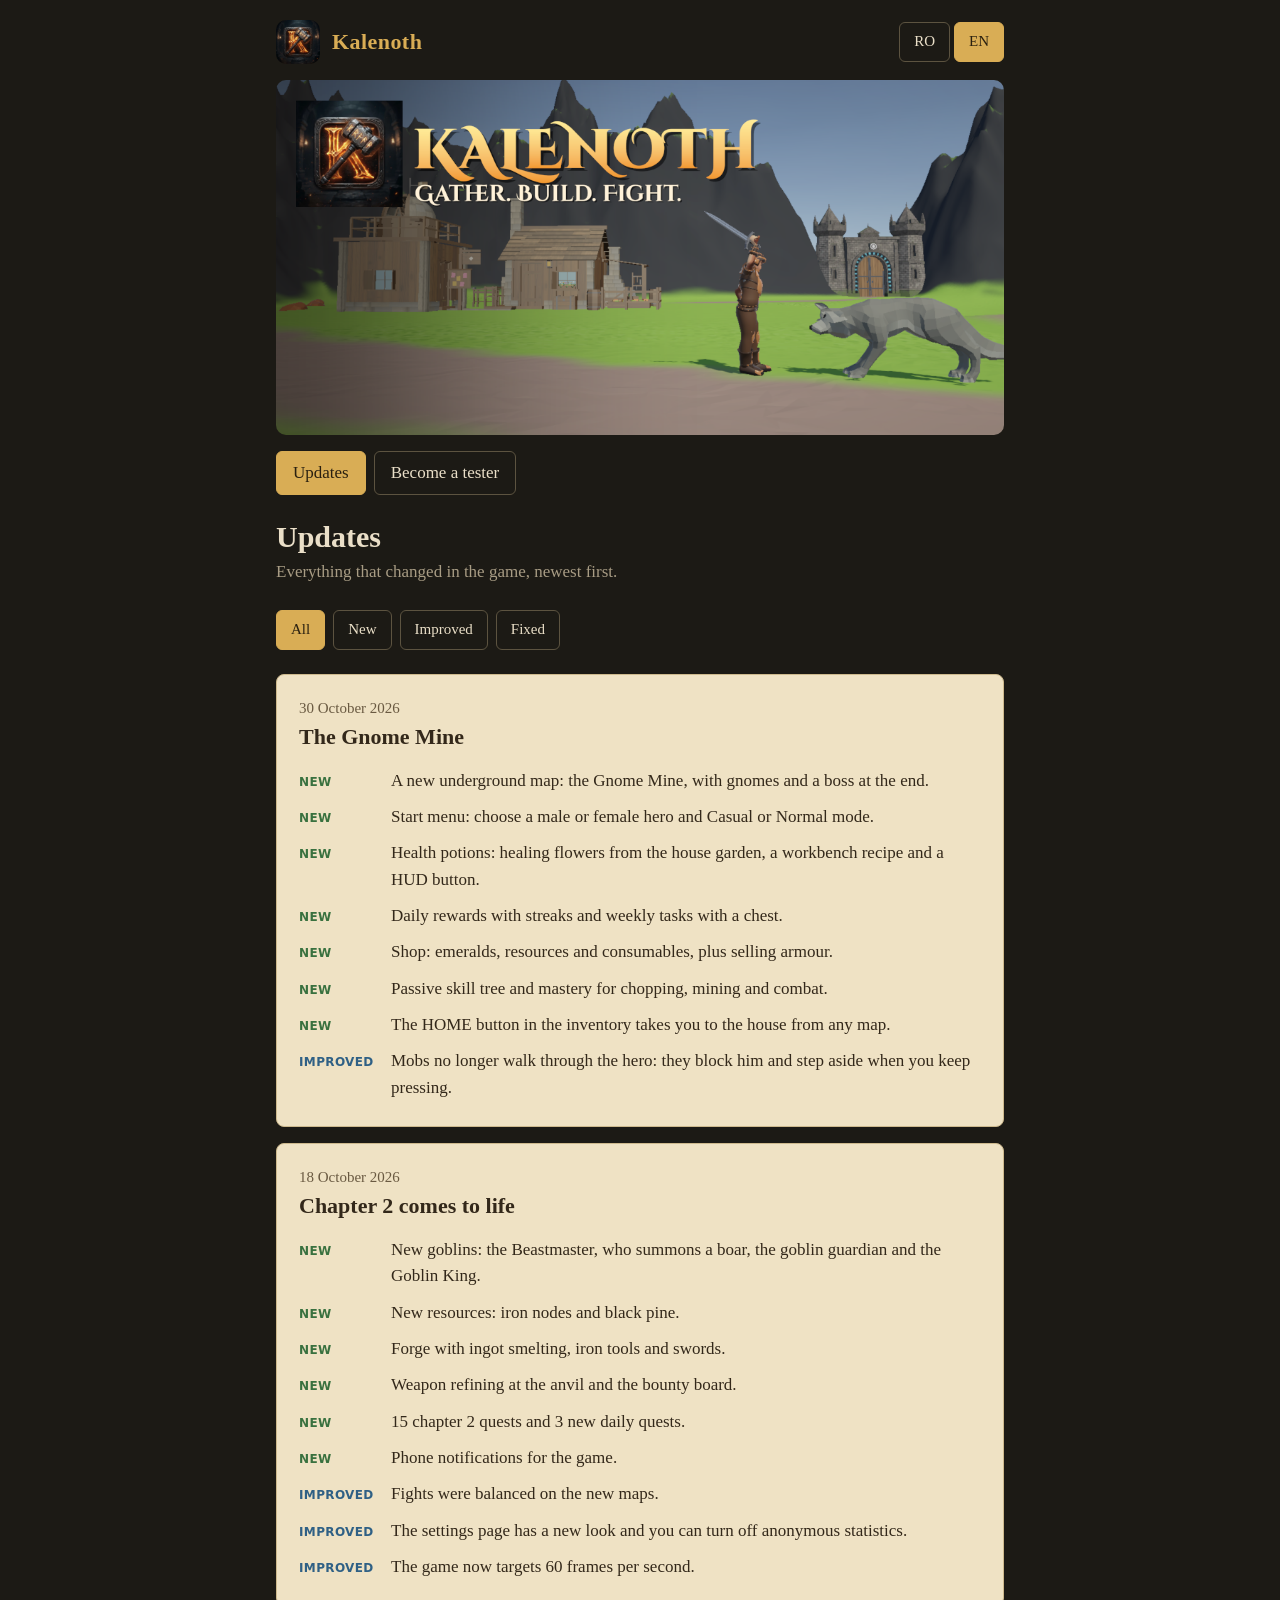
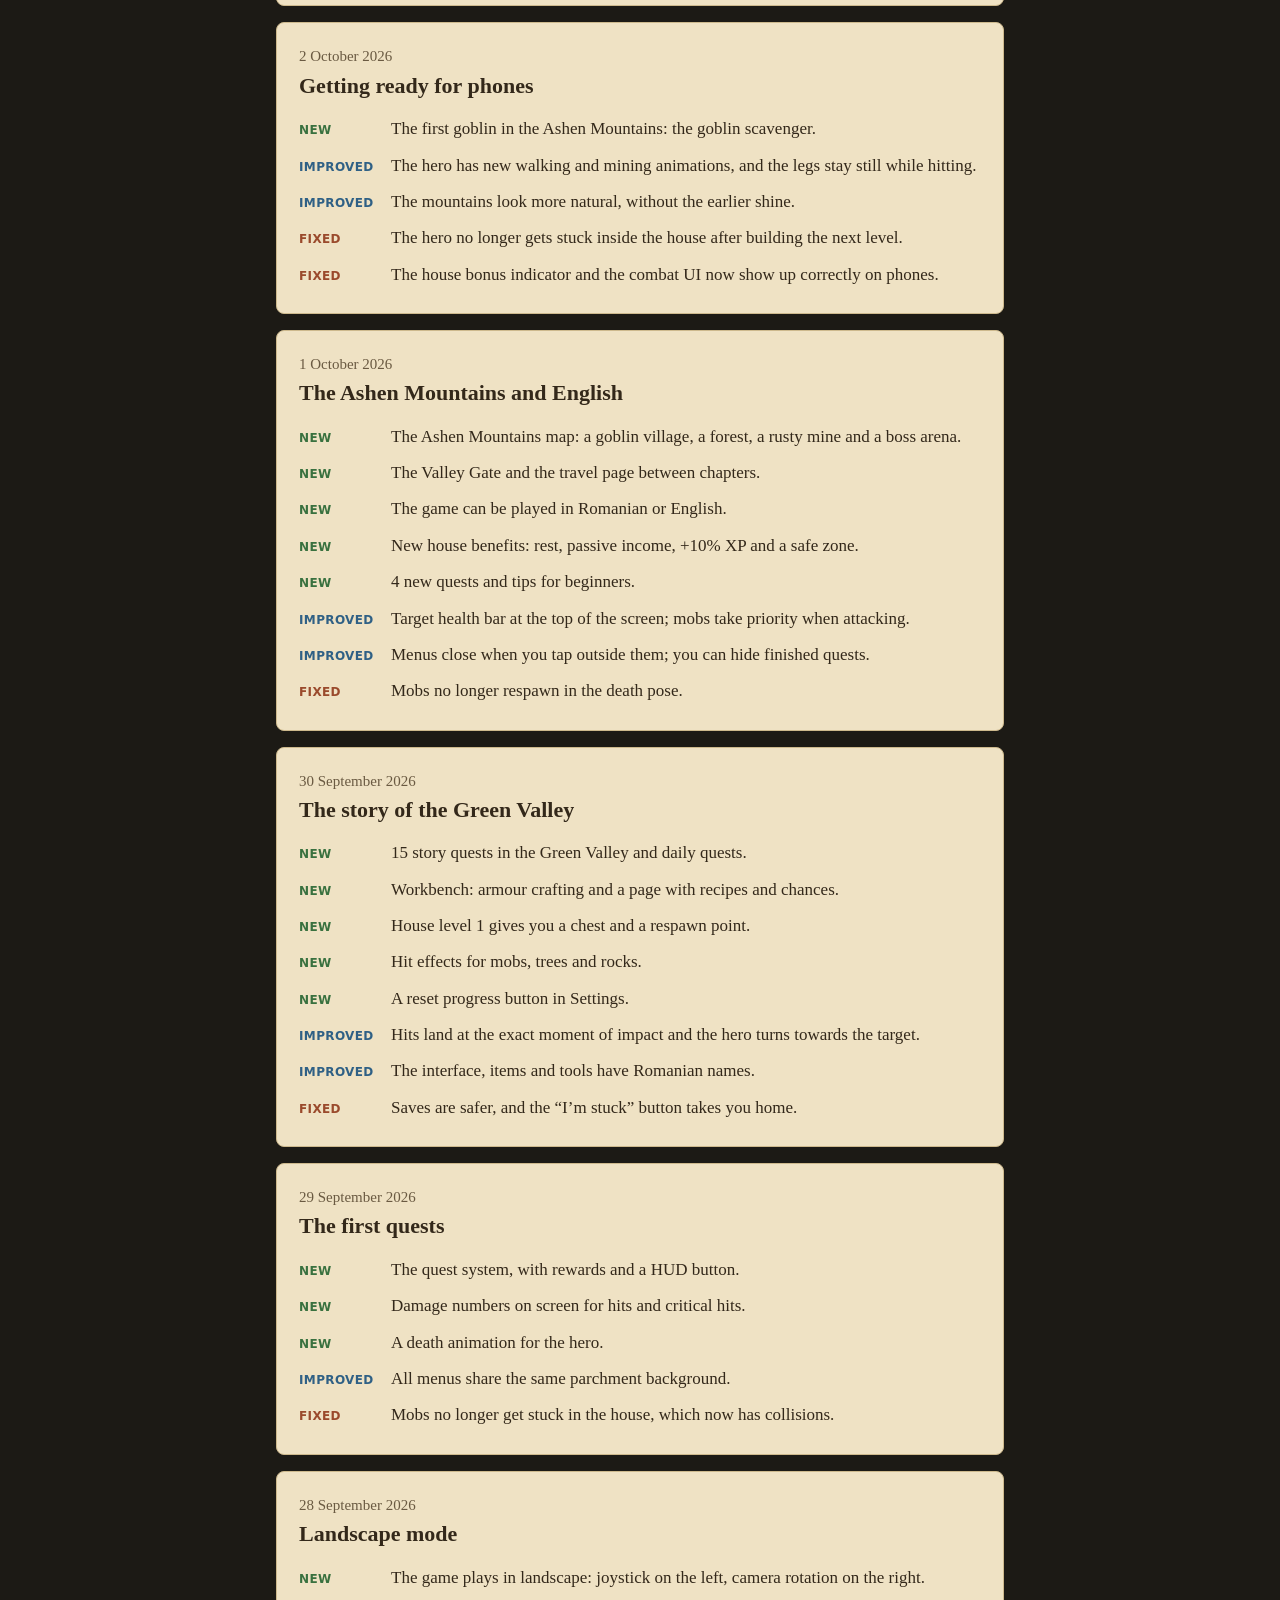
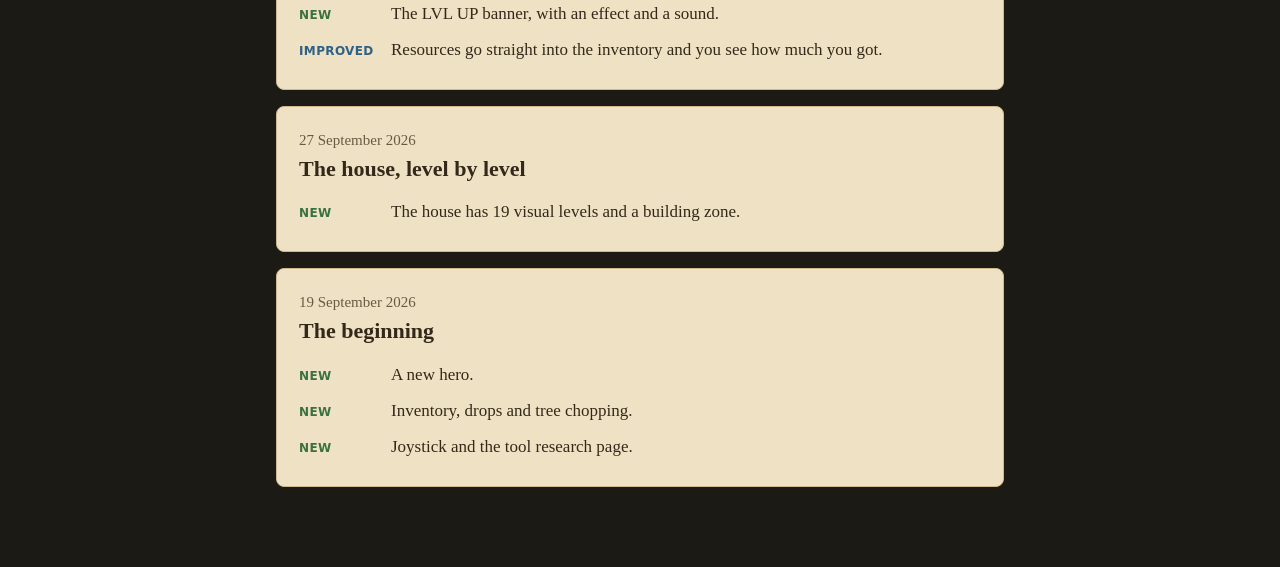
==== index.html @ 8985f60d "Read the updates from a JSON file shared with the game Co-Authored-By: Claude Opus 5.5 <noreply@anth" ====
<!doctype html>
<html lang="ro">
<head>
<meta charset="utf-8">
<meta name="viewport" content="width=device-width, initial-scale=1">
<title>Kalenoth – Noutăți</title>
<meta name="description" content="Jurnalul de actualizări al jocului Kalenoth.">
<link rel="icon" type="image/png" href="images/icon.png">
<style>
  :root {
    --bg: #1c1a15;
    --paper: #efe2c4;
    --paper-edge: #cdb98d;
    --ink: #33281a;
    --ink-soft: #6a5a42;
    --gold: #d9ad55;
    --text-on-bg: #eadfc8;
    --muted-on-bg: #a89c84;
    --new: #39713f;
    --better: #2f6085;
    --fix: #9a4a2c;
  }
  * { box-sizing: border-box; }
  body {
    margin: 0;
    background: var(--bg);
    color: var(--text-on-bg);
    font: 17px/1.55 Georgia, "Times New Roman", serif;
  }
  .wrap { max-width: 760px; margin: 0 auto; padding: 0 16px 64px; }
  header { padding: 20px 0 8px; }
  .bar { display: flex; align-items: center; gap: 12px; margin-bottom: 16px; }
  .bar img { width: 44px; height: 44px; border-radius: 10px; }
  .bar strong { font-size: 22px; color: var(--gold); letter-spacing: .02em; }
  .lang { margin-left: auto; display: flex; gap: 4px; }
  button {
    font: inherit;
    font-size: 15px;
    min-height: 40px;
    padding: 6px 14px;
    color: var(--text-on-bg);
    background: transparent;
    border: 1px solid #5c5340;
    border-radius: 6px;
    cursor: pointer;
  }
  button:hover { border-color: var(--gold); }
  button:focus-visible { outline: 2px solid var(--gold); outline-offset: 2px; }
  button[aria-pressed="true"] { background: var(--gold); border-color: var(--gold); color: #2a2010; }
  .banner { display: block; width: 100%; height: auto; border-radius: 10px; }
  h1 { font-size: 30px; line-height: 1.2; margin: 24px 0 4px; }
  .lead { margin: 0 0 16px; color: var(--muted-on-bg); }
  .filters { display: flex; flex-wrap: wrap; gap: 8px; margin-bottom: 24px; }
  article {
    background: var(--paper);
    color: var(--ink);
    border: 1px solid var(--paper-edge);
    border-radius: 8px;
    padding: 20px 22px;
    margin-bottom: 16px;
  }
  time { color: var(--ink-soft); font-size: 15px; }
  .ver { color: var(--ink-soft); font-size: 15px; }
  h2 { font-size: 22px; line-height: 1.25; margin: 2px 0 12px; }
  ul { list-style: none; margin: 0; padding: 0; }
  li { display: flex; align-items: baseline; gap: 10px; padding: 5px 0; }
  .tag {
    flex: 0 0 82px;
    font: bold 12px/1.5 system-ui, sans-serif;
    text-transform: uppercase;
    letter-spacing: .03em;
  }
  .tag.new { color: var(--new); }
  .tag.better { color: var(--better); }
  .tag.fix { color: var(--fix); }
  .empty { color: var(--muted-on-bg); }
  [hidden] { display: none !important; }
  .nav { display: flex; gap: 8px; margin-top: 16px; }
  .nav a {
    display: flex;
    align-items: center;
    min-height: 44px;
    padding: 6px 16px;
    color: var(--text-on-bg);
    border: 1px solid #5c5340;
    border-radius: 6px;
    text-decoration: none;
  }
  .nav a:hover { border-color: var(--gold); }
  .nav a:focus-visible { outline: 2px solid var(--gold); outline-offset: 2px; }
  .nav a[aria-current="page"] { background: var(--gold); border-color: var(--gold); color: #2a2010; }
  .field { margin-bottom: 16px; }
  .field label { display: block; font-weight: bold; margin-bottom: 4px; }
  .field input, .field select {
    width: 100%;
    min-height: 44px;
    padding: 8px 10px;
    font: inherit;
    color: var(--ink);
    background: #fbf5e6;
    border: 1px solid #9c8a64;
    border-radius: 6px;
  }
  .consent { display: flex; gap: 10px; align-items: flex-start; margin-bottom: 16px; }
  .consent input { width: 22px; height: 22px; flex: none; margin: 3px 0 0; }
  .trap { position: absolute; left: -9999px; }
  .submit { background: var(--ink); border-color: var(--ink); color: var(--paper); font-size: 17px; min-height: 46px; padding: 8px 24px; }
  .submit:hover { border-color: var(--ink); background: #4a3b27; }
  .submit:focus-visible { outline-color: var(--ink); }
  .submit:disabled { opacity: .6; cursor: default; }
  .note { font-size: 15px; color: var(--ink-soft); margin: 16px 0 0; }
  .note a, .status a { color: inherit; }
  .install {
    display: inline-flex;
    align-items: center;
    min-height: 46px;
    margin-top: 4px;
    padding: 8px 24px;
    background: var(--ink);
    color: var(--paper);
    border-radius: 6px;
    text-decoration: none;
  }
  .install:hover { background: #4a3b27; }
  .install:focus-visible { outline: 2px solid var(--ink); outline-offset: 2px; }
  .status { margin: 16px 0 0; font-weight: bold; }
  .status.error { color: var(--fix); }
  .status.ok { color: var(--new); }
  @media (max-width: 520px) {
    h1 { font-size: 25px; }
    article { padding: 16px; }
    li { flex-direction: column; gap: 0; padding: 7px 0; }
    .tag { flex: none; }
  }
</style>
</head>
<body>
<div class="wrap">
  <header>
    <div class="bar">
      <img src="images/icon.png" alt="">
      <strong>Kalenoth</strong>
      <div class="lang">
        <button type="button" data-lang="ro">RO</button>
        <button type="button" data-lang="en">EN</button>
      </div>
    </div>
    <img class="banner" id="banner" width="1024" height="500" alt="">
    <nav class="nav">
      <a href="#" id="nav-updates" data-t="navUpdates"></a>
      <a href="#tester" id="nav-tester" data-t="navTester"></a>
    </nav>
    <h1 id="title"></h1>
    <p class="lead" id="lead"></p>
  </header>
  <div id="view-updates">
    <div class="filters" id="filters"></div>
    <main id="log"></main>
  </div>
  <main id="view-tester" hidden>
    <article>
      <form id="tester-form">
        <div class="field">
          <label for="t-email" data-t="email"></label>
          <input id="t-email" type="email" autocomplete="email" maxlength="200" required>
        </div>
        <div class="field">
          <label for="t-phone" data-t="phone"></label>
          <input id="t-phone" type="text" maxlength="100" required>
        </div>
        <div class="field">
          <label for="t-language" data-t="language"></label>
          <select id="t-language" required>
            <option value="Romana">Română</option>
            <option value="Engleza">English</option>
          </select>
        </div>
        <div class="trap" aria-hidden="true">
          <label for="t-website">Website</label>
          <input id="t-website" type="text" tabindex="-1" autocomplete="off">
        </div>
        <div class="consent">
          <input id="t-consent" type="checkbox" required>
          <label for="t-consent" data-t="consent"></label>
        </div>
        <button class="submit" id="t-submit" type="submit" data-t="send"></button>
        <p class="status" id="t-status" role="status" hidden></p>
      </form>
      <p class="note"><span data-t="privacy"></span> <a href="mailto:lightningbolt.gaming.opa@gmail.com">lightningbolt.gaming.opa@gmail.com</a></p>
    </article>
    <article>
      <h2 data-t="installTitle"></h2>
      <p data-t="installText"></p>
      <a class="install" href="https://play.google.com/apps/internaltest/4700783611026863689" target="_blank" rel="noopener" data-t="installButton"></a>
    </article>
  </main>
</div>
<script>
  var TEXT = {
    ro: {
      page: "Kalenoth – Noutăți", title: "Noutăți", lead: "Tot ce s-a schimbat în joc, de la cea mai nouă actualizare.",
      all: "Toate", "new": "Nou", better: "Îmbunătățit", fix: "Reparat", version: "versiunea", empty: "Nimic de afișat aici.", alt: "Kalenoth, joc RPG pentru telefon",
      navUpdates: "Noutăți", navTester: "Devino tester", testerPage: "Kalenoth – Devino tester", testerTitle: "Devino tester",
      testerLead: "Testul este închis, pe bază de invitație. Completarea formularului nu garantează un loc. Dacă ești acceptat, primești pe e-mail linkul de instalare.",
      email: "Adresa Gmail folosită în Play Store", phone: "Modelul telefonului", language: "Limba preferată",
      consent: "Sunt de acord ca adresa mea să fie folosită pentru acest test.", send: "Trimite", sending: "Se trimite…",
      sent: "Mulțumim! Dacă ești acceptat, primești un e-mail cu linkul de instalare.",
      failed: "Nu am putut trimite formularul. Verifică internetul și încearcă din nou.",
      privacy: "Folosim datele doar pentru organizarea testului și le ștergem după încheierea acestuia. Pentru ștergere mai devreme, scrie la",
      installTitle: "Ai fost acceptat?", installText: "Linkul funcționează doar pentru testerii invitați, conectați cu adresa trimisă în formular.", installButton: "Instalează din Google Play"
    },
    en: {
      page: "Kalenoth – Updates", title: "Updates", lead: "Everything that changed in the game, newest first.",
      all: "All", "new": "New", better: "Improved", fix: "Fixed", version: "version", empty: "Nothing to show here.", alt: "Kalenoth, an RPG for phones",
      navUpdates: "Updates", navTester: "Become a tester", testerPage: "Kalenoth – Become a tester", testerTitle: "Become a tester",
      testerLead: "The test is closed and invitation-only. Submitting this form does not guarantee a place. If you are accepted, you will receive the install link by email.",
      email: "Gmail address used on Play Store", phone: "Phone model", language: "Preferred language",
      consent: "I agree to my address being used for this test.", send: "Send", sending: "Sending…",
      sent: "Thank you! If you are accepted, you will receive an email with the install link.",
      failed: "The form could not be sent. Check your connection and try again.",
      privacy: "We use this data only to run the test and delete it when the test ends. To have it deleted sooner, write to",
      installTitle: "Have you been accepted?", installText: "The link works only for invited testers, signed in with the address sent in the form.", installButton: "Install from Google Play"
    }
  };
  // Answers go to the Google Form behind the page; the entry ids come from that form.
  var FORM_URL = "https://docs.google.com/forms/d/e/1FAIpQLSedvwPqaAdnxoCcv8z-BupDbZDQs0aPuJ-N9VBoT8dD9r0zBg/formResponse";
  var FORM_CONSENT = "Sunt de acord ca adresa mea să fie folosită pentru acest test. / I agree to my address being used for this test.";
  var statusKey = null;
  // The same file the game downloads for its "Noutăți" page.
  var updates = [];
  var loaded = false;
  var FILTERS = ["all", "new", "better", "fix"];
  var lang = "ro";
  var filter = "all";

  try {
    var saved = localStorage.getItem("kalenoth-lang");
    if (saved === "ro" || saved === "en") lang = saved;
    else if ((navigator.language || "").toLowerCase().indexOf("ro") !== 0) lang = "en";
  } catch (e) {}

  function el(tag, className, text) {
    var node = document.createElement(tag);
    if (className) node.className = className;
    if (text) node.textContent = text;
    return node;
  }

  function formatDate(iso) {
    var parts = iso.split("-");
    var date = new Date(+parts[0], +parts[1] - 1, +parts[2]);
    return date.toLocaleDateString(lang === "ro" ? "ro-RO" : "en-GB", { day: "numeric", month: "long", year: "numeric" });
  }

  function render() {
    var t = TEXT[lang];
    var tester = location.hash === "#tester";
    document.documentElement.lang = lang;
    document.title = tester ? t.testerPage : t.page;
    document.getElementById("title").textContent = tester ? t.testerTitle : t.title;
    document.getElementById("lead").textContent = tester ? t.testerLead : t.lead;
    document.getElementById("view-updates").hidden = tester;
    document.getElementById("view-tester").hidden = !tester;
    document.getElementById("nav-updates").toggleAttribute("aria-current", false);
    document.getElementById("nav-tester").toggleAttribute("aria-current", false);
    document.getElementById(tester ? "nav-tester" : "nav-updates").setAttribute("aria-current", "page");
    document.querySelectorAll("[data-t]").forEach(function (node) {
      node.textContent = t[node.getAttribute("data-t")];
    });
    renderStatus();
    var banner = document.getElementById("banner");
    banner.src = "images/banner_" + lang + ".png";
    banner.alt = t.alt;

    document.querySelectorAll("[data-lang]").forEach(function (b) {
      b.setAttribute("aria-pressed", b.getAttribute("data-lang") === lang);
    });

    var filters = document.getElementById("filters");
    filters.textContent = "";
    FILTERS.forEach(function (f) {
      var b = el("button", "", t[f]);
      b.type = "button";
      b.setAttribute("aria-pressed", f === filter);
      b.onclick = function () { filter = f; render(); };
      filters.appendChild(b);
    });

    var log = document.getElementById("log");
    log.textContent = "";
    var shown = 0;
    updates.forEach(function (update) {
      var items = update.items.filter(function (i) { return filter === "all" || i.type === filter; });
      if (!items.length) return;
      shown++;
      var article = el("article");
      var time = el("time", "", formatDate(update.date));
      time.dateTime = update.date;
      article.appendChild(time);
      if (update.version) article.appendChild(el("span", "ver", " · " + t.version + " " + update.version));
      article.appendChild(el("h2", "", update.title[lang]));
      var list = el("ul");
      items.forEach(function (i) {
        var li = el("li");
        li.appendChild(el("span", "tag " + i.type, t[i.type]));
        li.appendChild(el("span", "", i[lang]));
        list.appendChild(li);
      });
      article.appendChild(list);
      log.appendChild(article);
    });
    if (!shown && loaded) log.appendChild(el("p", "empty", t.empty));
  }

  document.querySelectorAll("[data-lang]").forEach(function (b) {
    b.onclick = function () {
      lang = b.getAttribute("data-lang");
      try { localStorage.setItem("kalenoth-lang", lang); } catch (e) {}
      document.getElementById("t-language").value = lang === "ro" ? "Romana" : "Engleza";
      render();
    };
  });

  function renderStatus() {
    var status = document.getElementById("t-status");
    status.hidden = !statusKey;
    status.className = "status " + (statusKey === "sent" ? "ok" : "error");
    status.textContent = statusKey ? TEXT[lang][statusKey] : "";
  }

  document.getElementById("tester-form").onsubmit = function (event) {
    event.preventDefault();
    var form = event.target;
    var button = document.getElementById("t-submit");
    function done(key) {
      statusKey = key;
      button.disabled = false;
      button.textContent = TEXT[lang].send;
      if (key === "sent") form.reset();
      document.getElementById("t-language").value = lang === "ro" ? "Romana" : "Engleza";
      renderStatus();
    }
    // Bots fill the hidden field: they see the usual message and nothing is sent.
    if (document.getElementById("t-website").value) { done("sent"); return; }

    var body = new URLSearchParams();
    body.append("entry.1663942067", document.getElementById("t-email").value.trim());
    body.append("entry.1029943765", document.getElementById("t-phone").value.trim());
    body.append("entry.1594879448", document.getElementById("t-language").value);
    body.append("entry.1222540456", FORM_CONSENT);

    statusKey = null;
    renderStatus();
    button.disabled = true;
    button.textContent = TEXT[lang].sending;
    // Google sends no readable reply to other sites, so only a network failure can be detected here.
    fetch(FORM_URL, { method: "POST", mode: "no-cors", body: body })
      .then(function () { done("sent"); })
      .catch(function () { done("failed"); });
  };

  document.getElementById("t-language").value = lang === "ro" ? "Romana" : "Engleza";
  window.addEventListener("hashchange", render);
  render();
  fetch("updates.json")
    .then(function (response) { return response.json(); })
    .then(function (data) { updates = data.updates; })
    .catch(function () {})
    .then(function () { loaded = true; render(); });
</script>
</body>
</html>
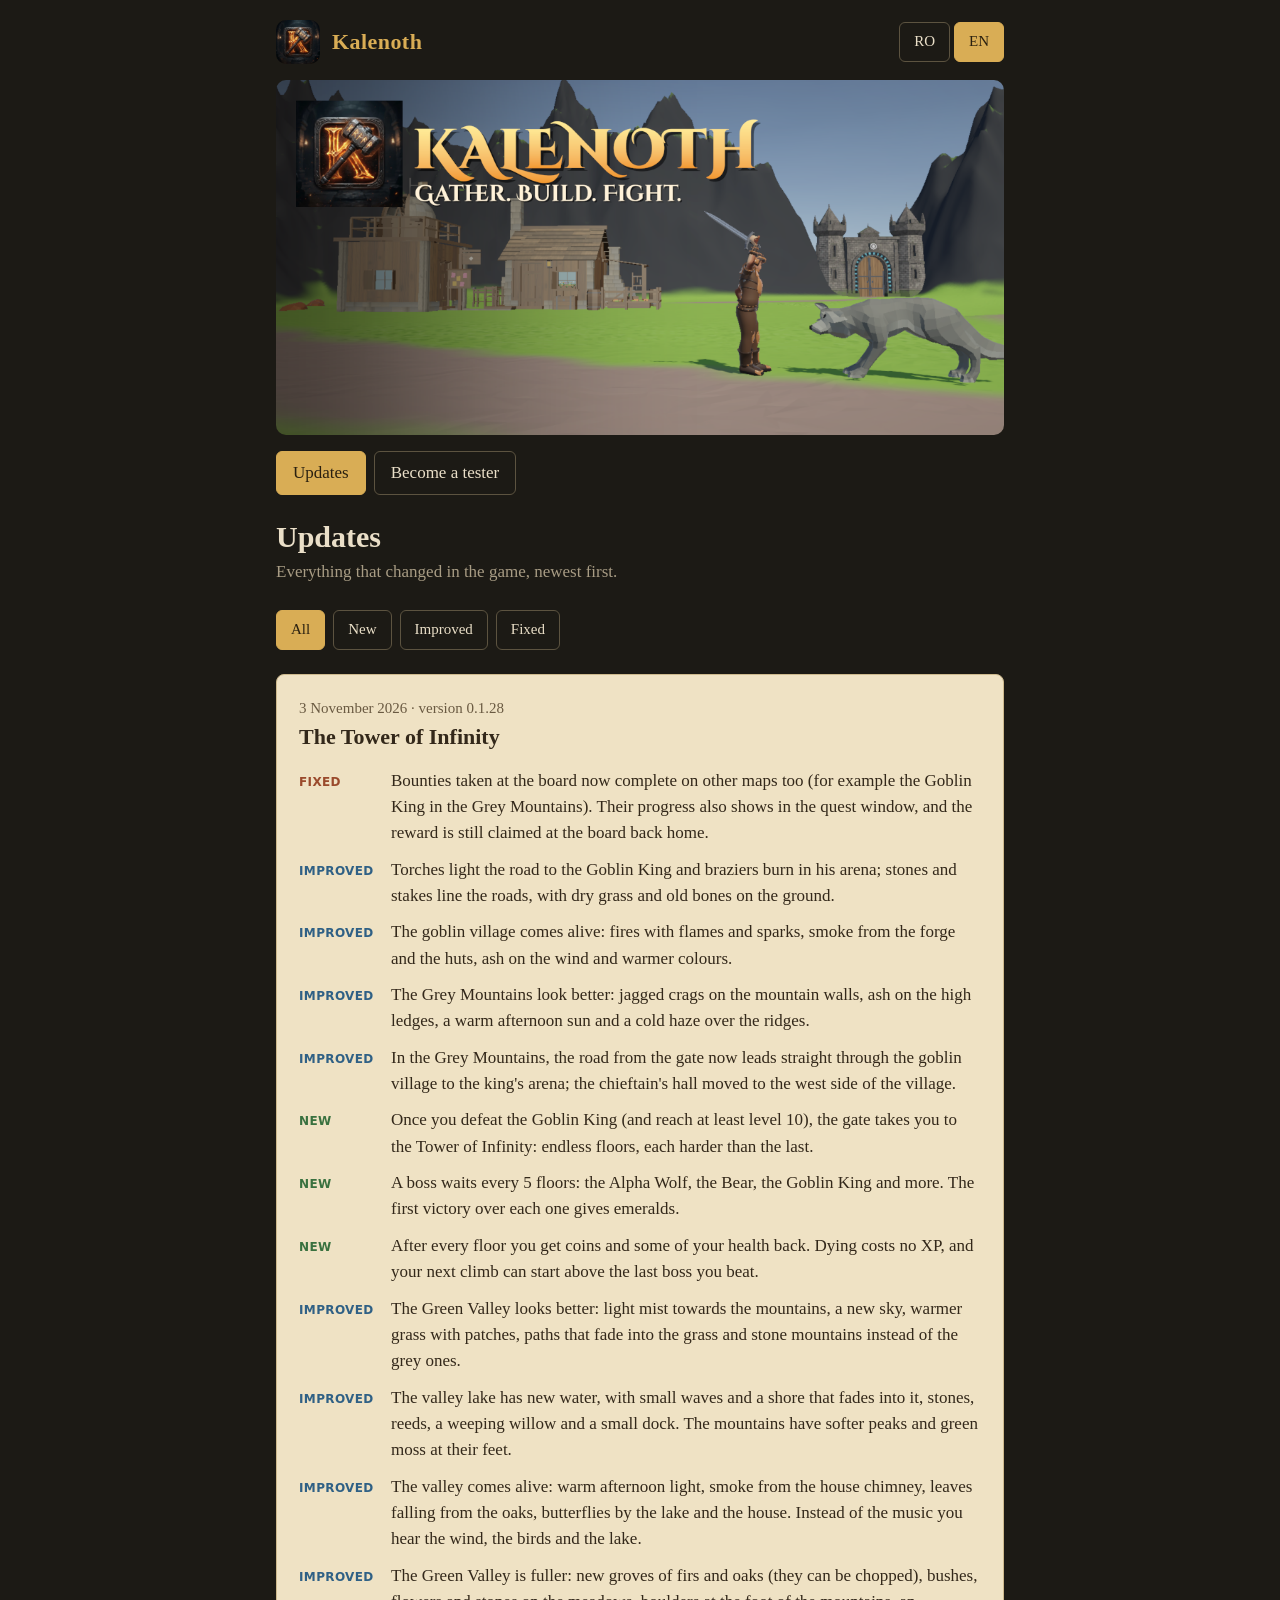
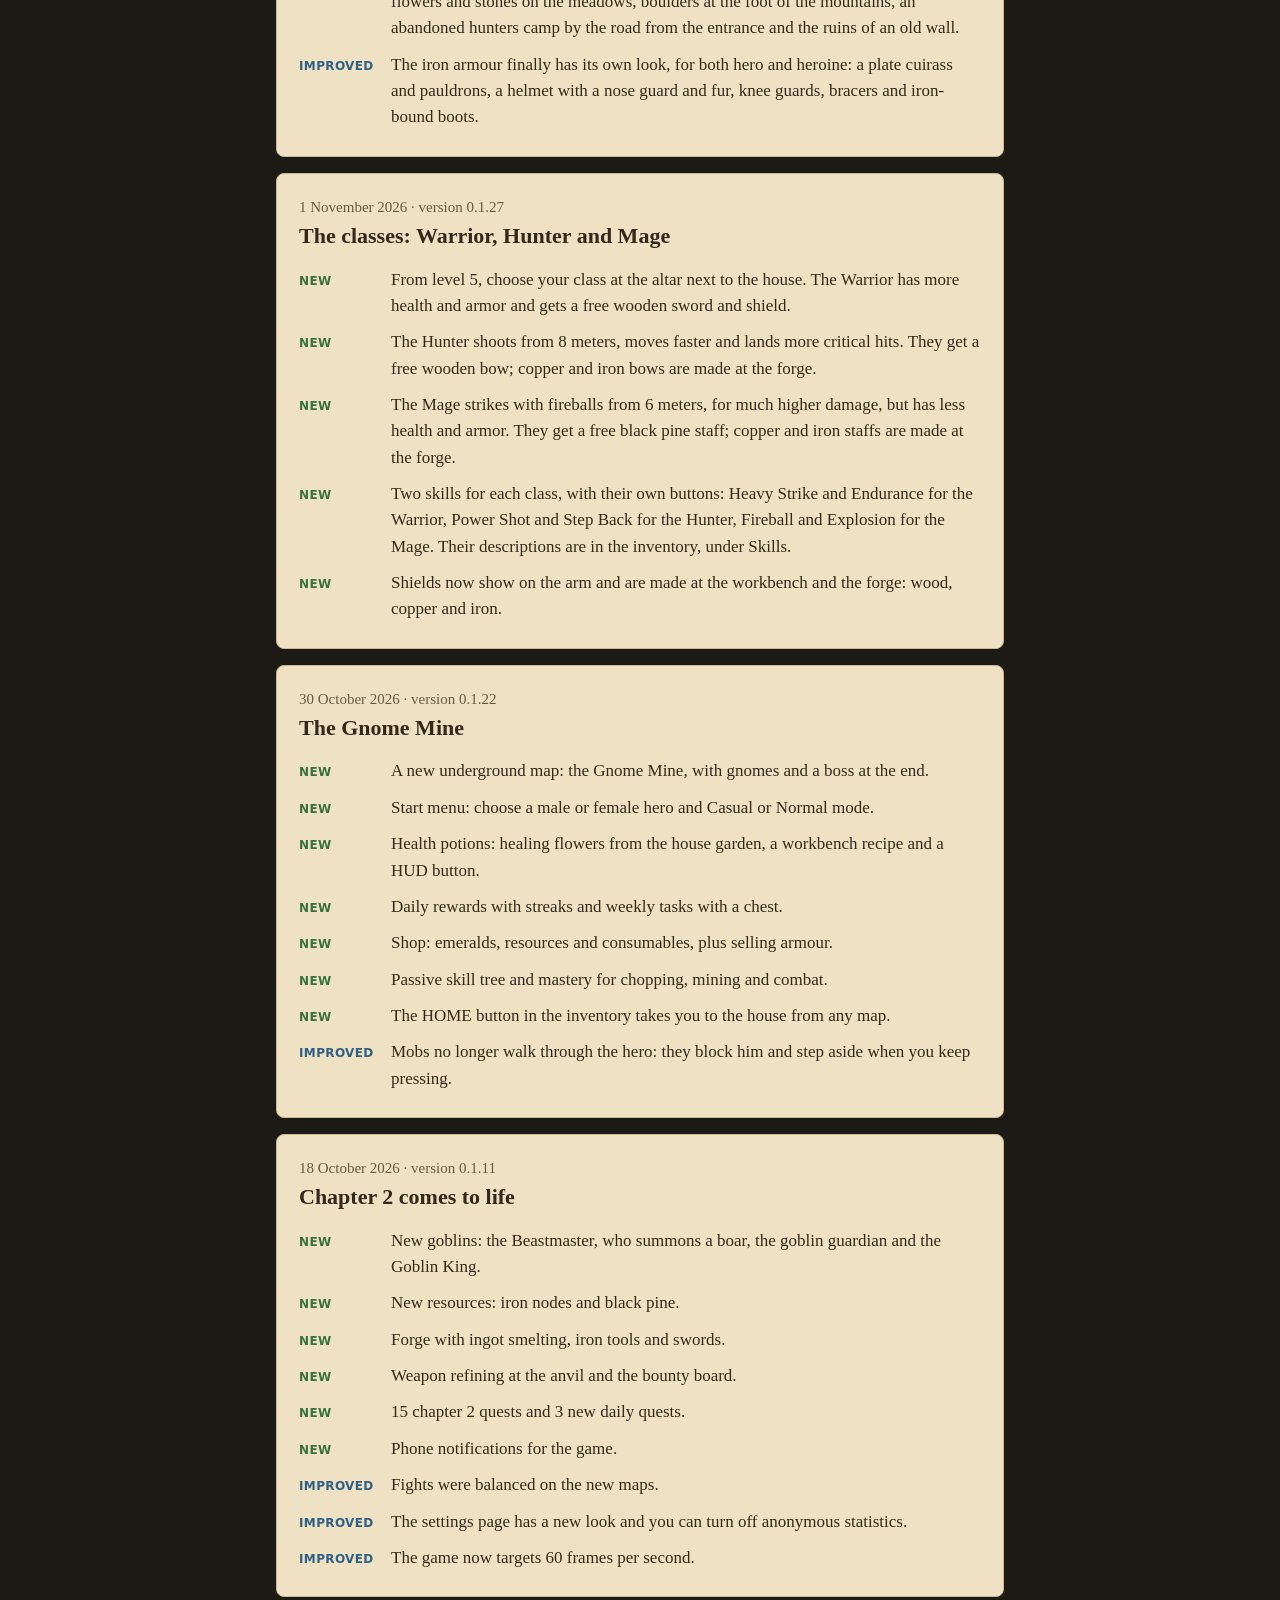
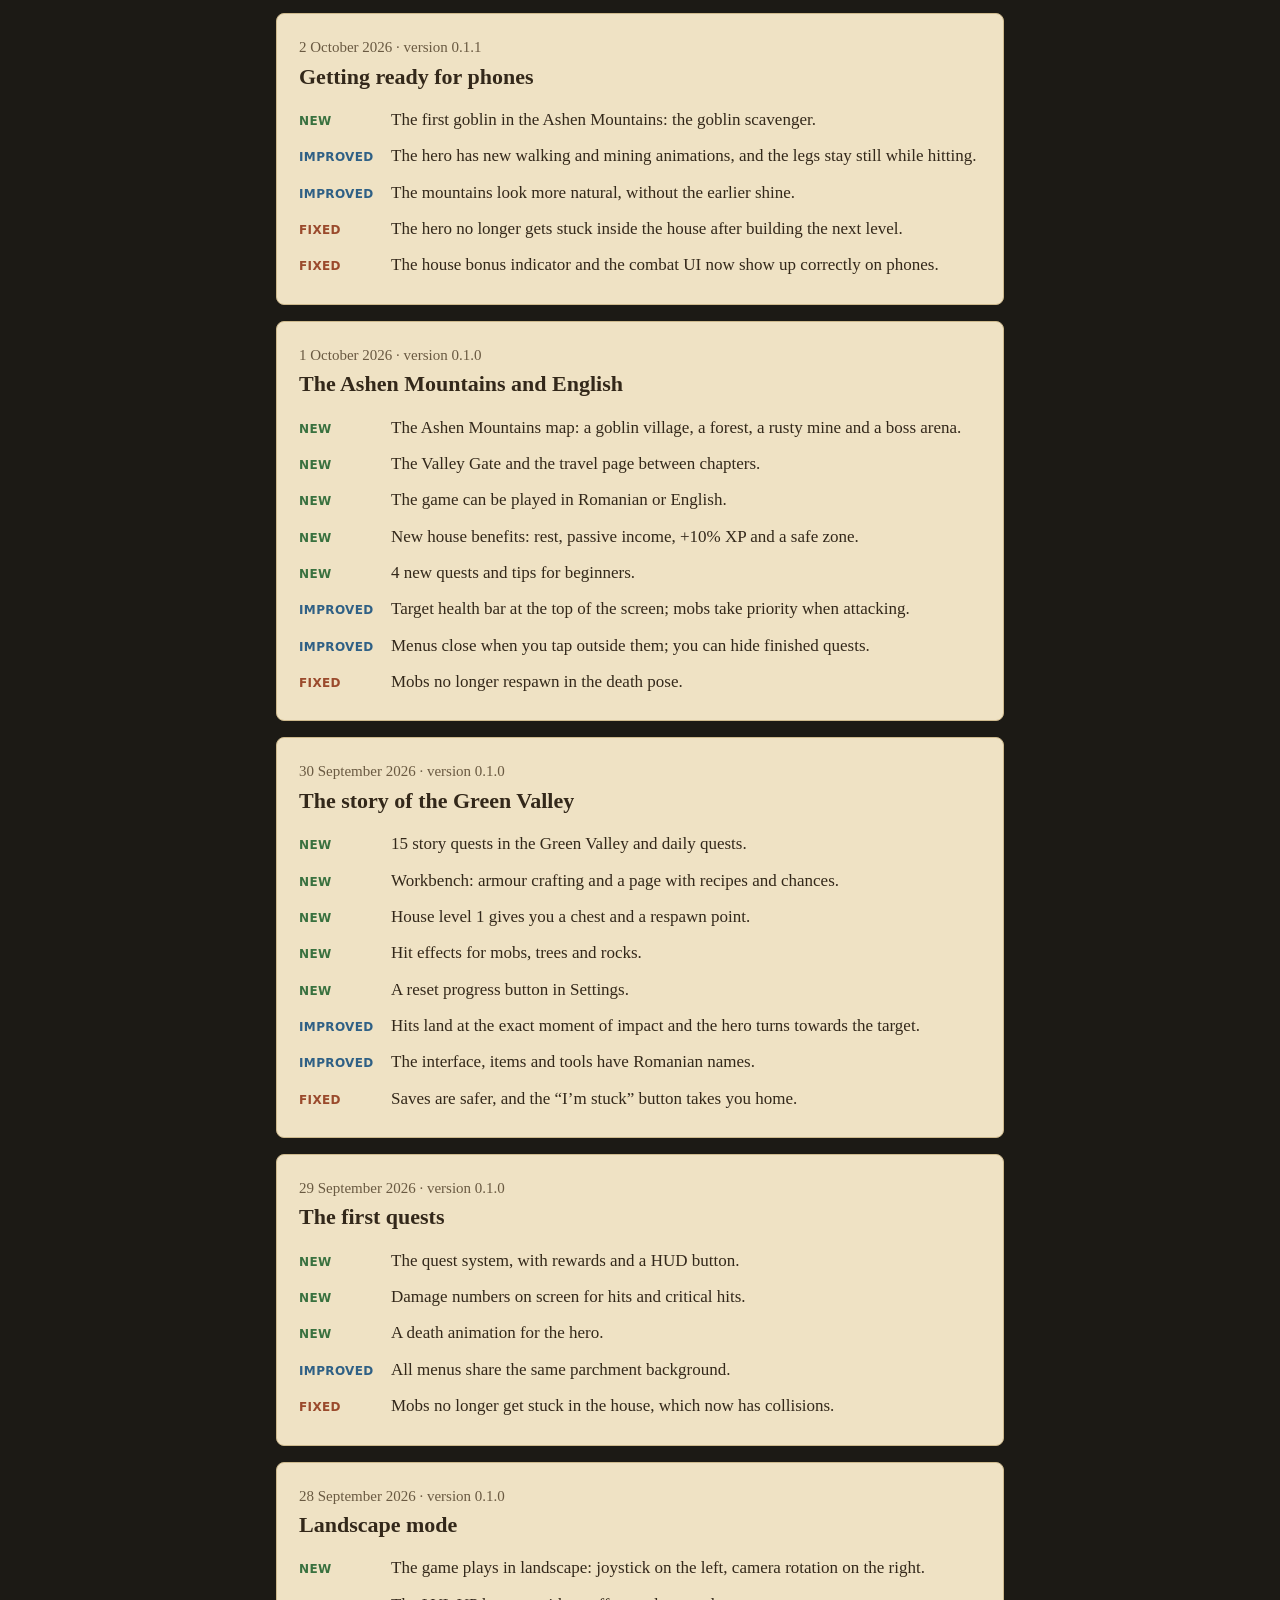
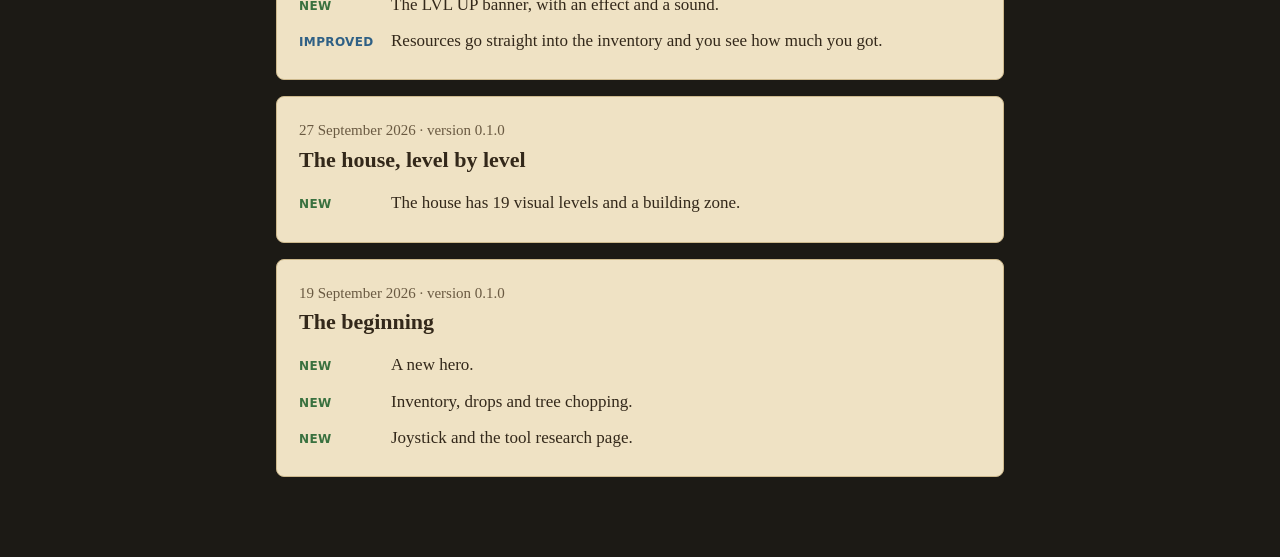
==== commit 1d6a9d56: "Bounty fix note; always fetch fresh updates" ====
--- a/index.html
+++ b/index.html
@@ -362,7 +362,7 @@
   document.getElementById("t-language").value = lang === "ro" ? "Romana" : "Engleza";
   window.addEventListener("hashchange", render);
   render();
-  fetch("updates.json")
+  fetch("updates.json", { cache: "no-cache" })
     .then(function (response) { return response.json(); })
     .then(function (data) { updates = data.updates; })
     .catch(function () {})
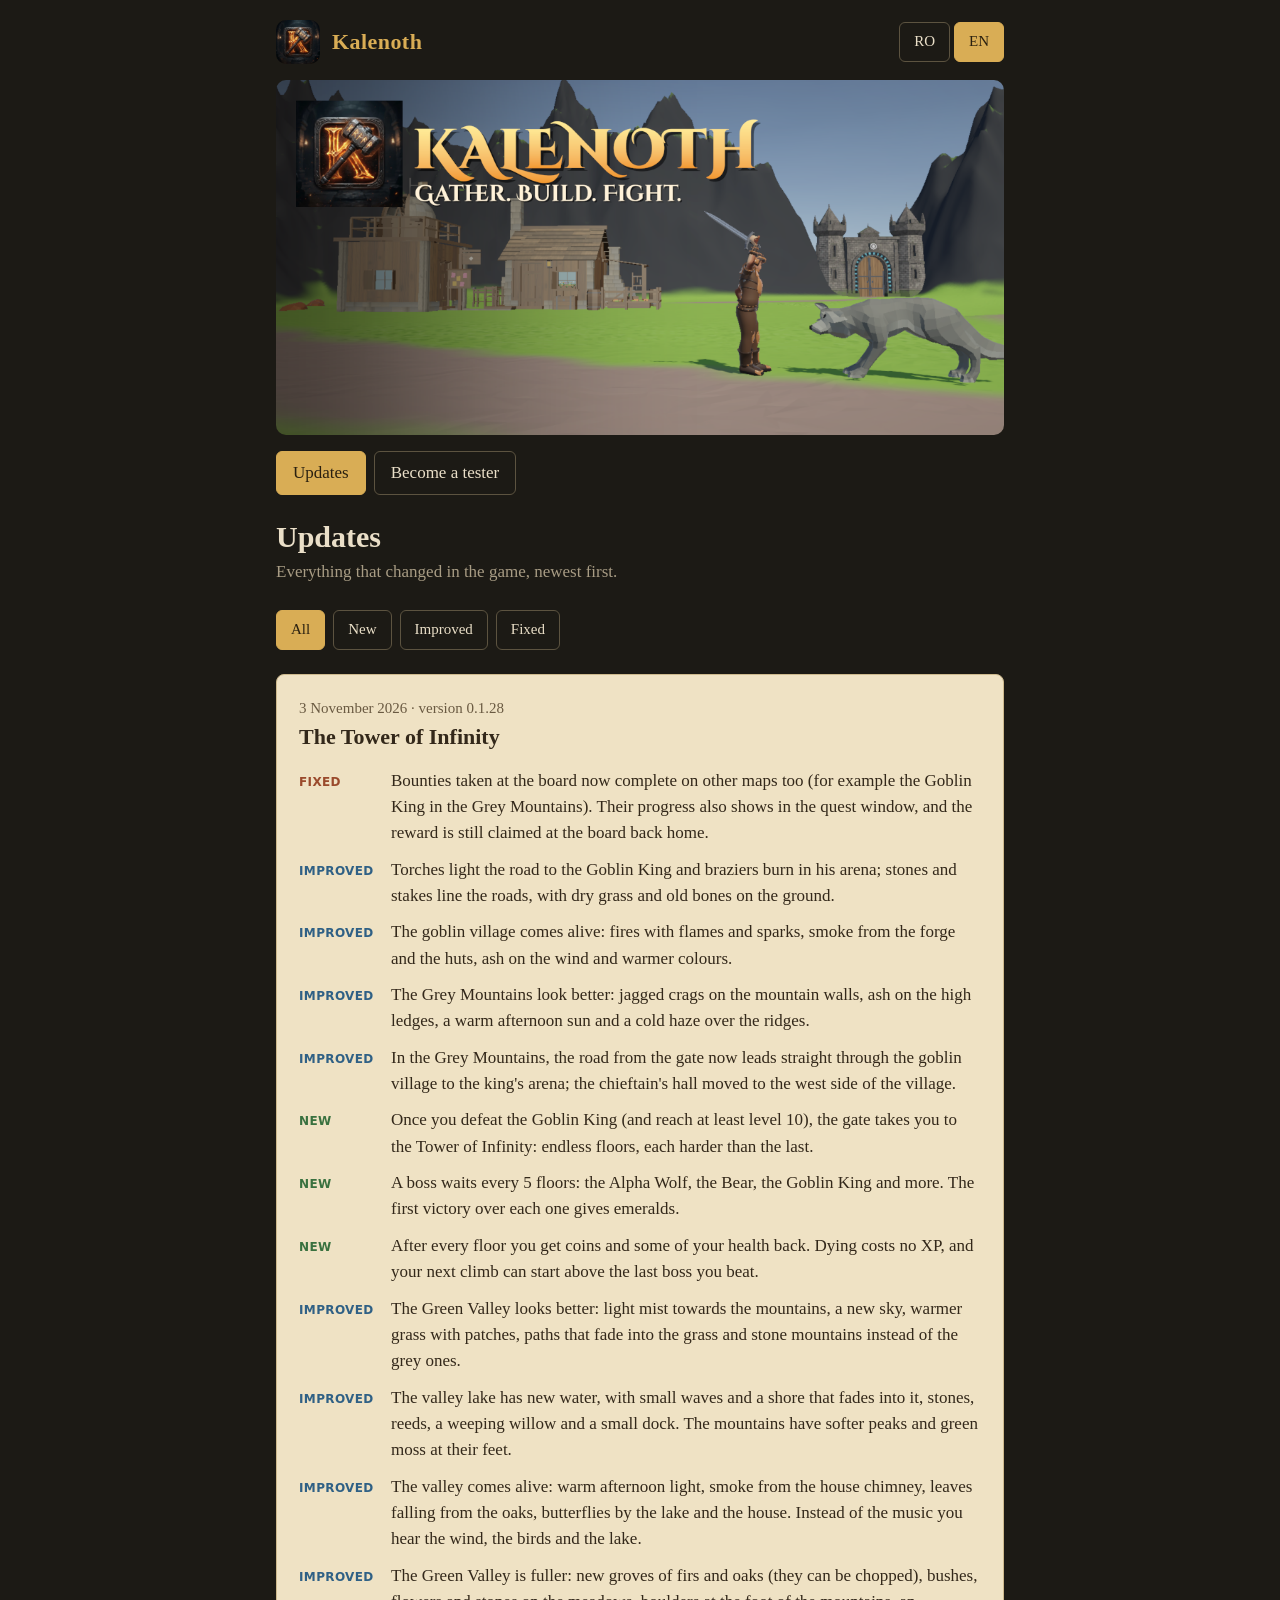
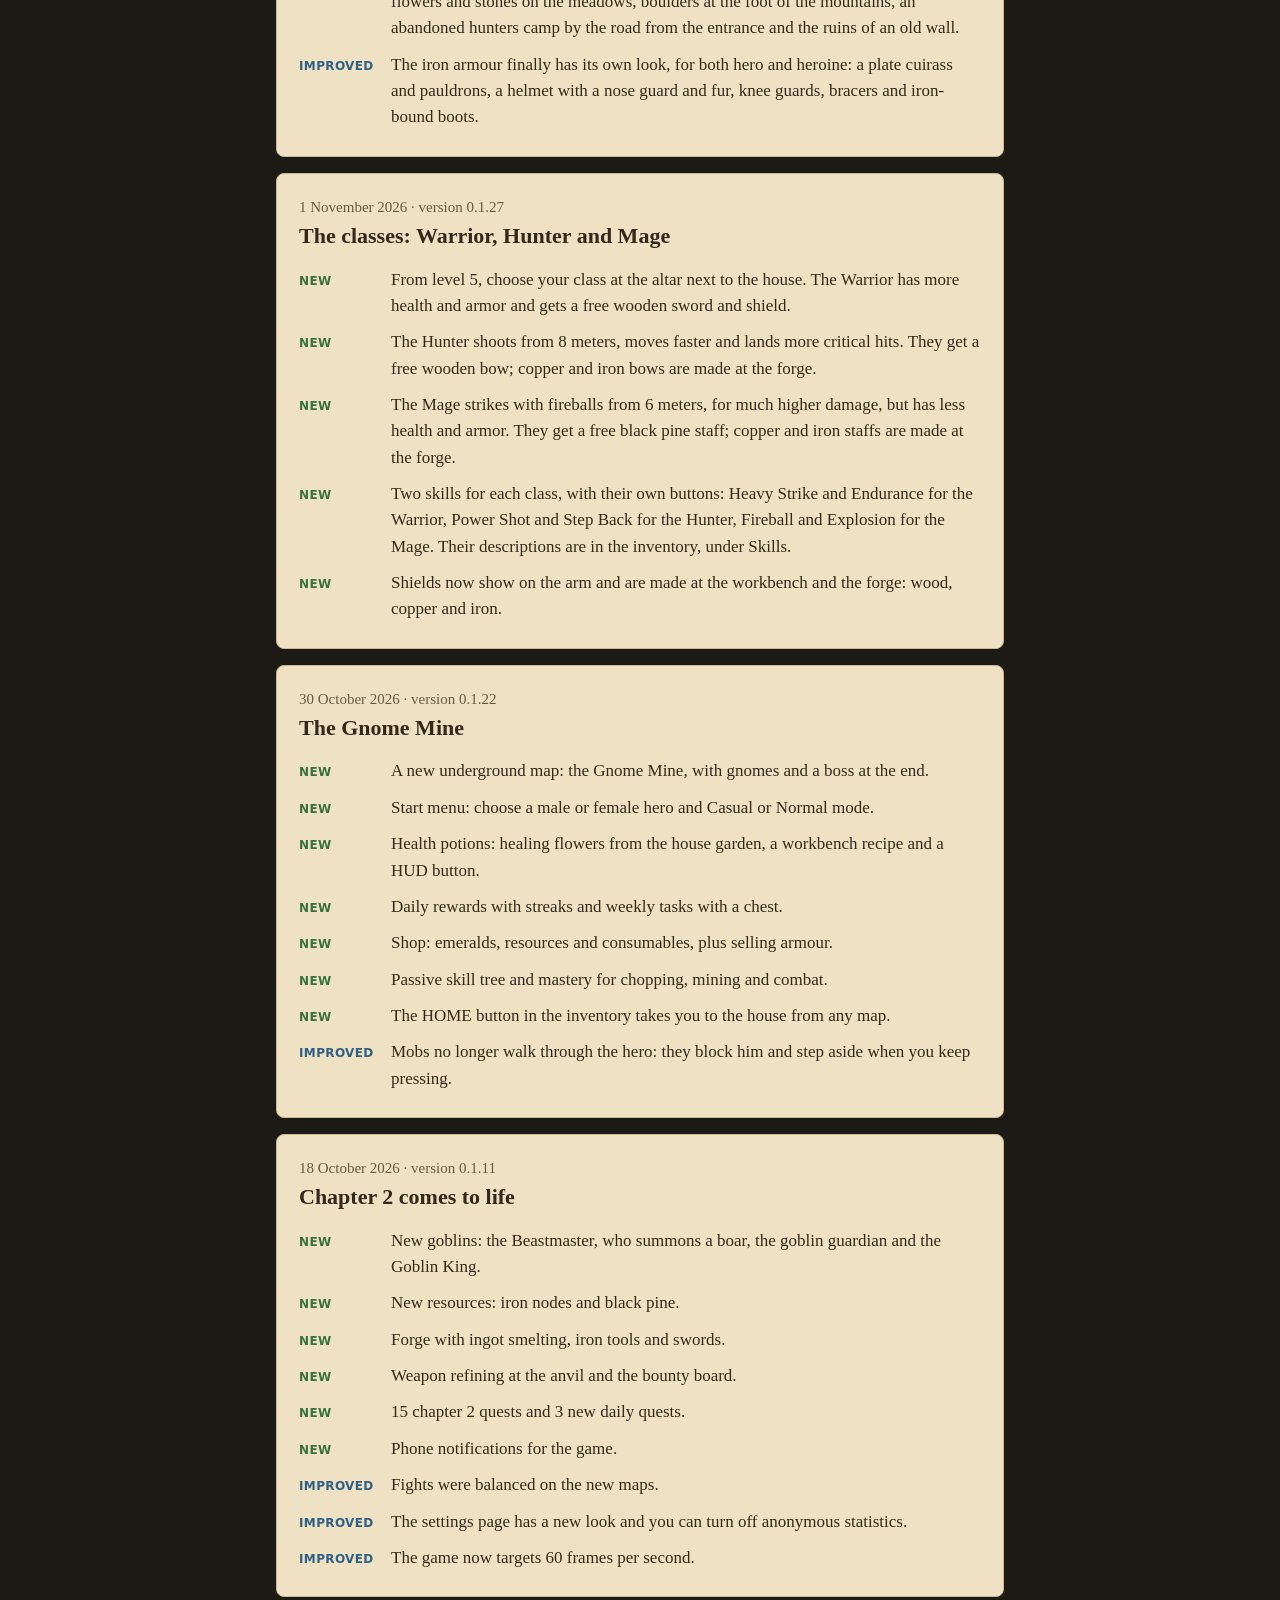
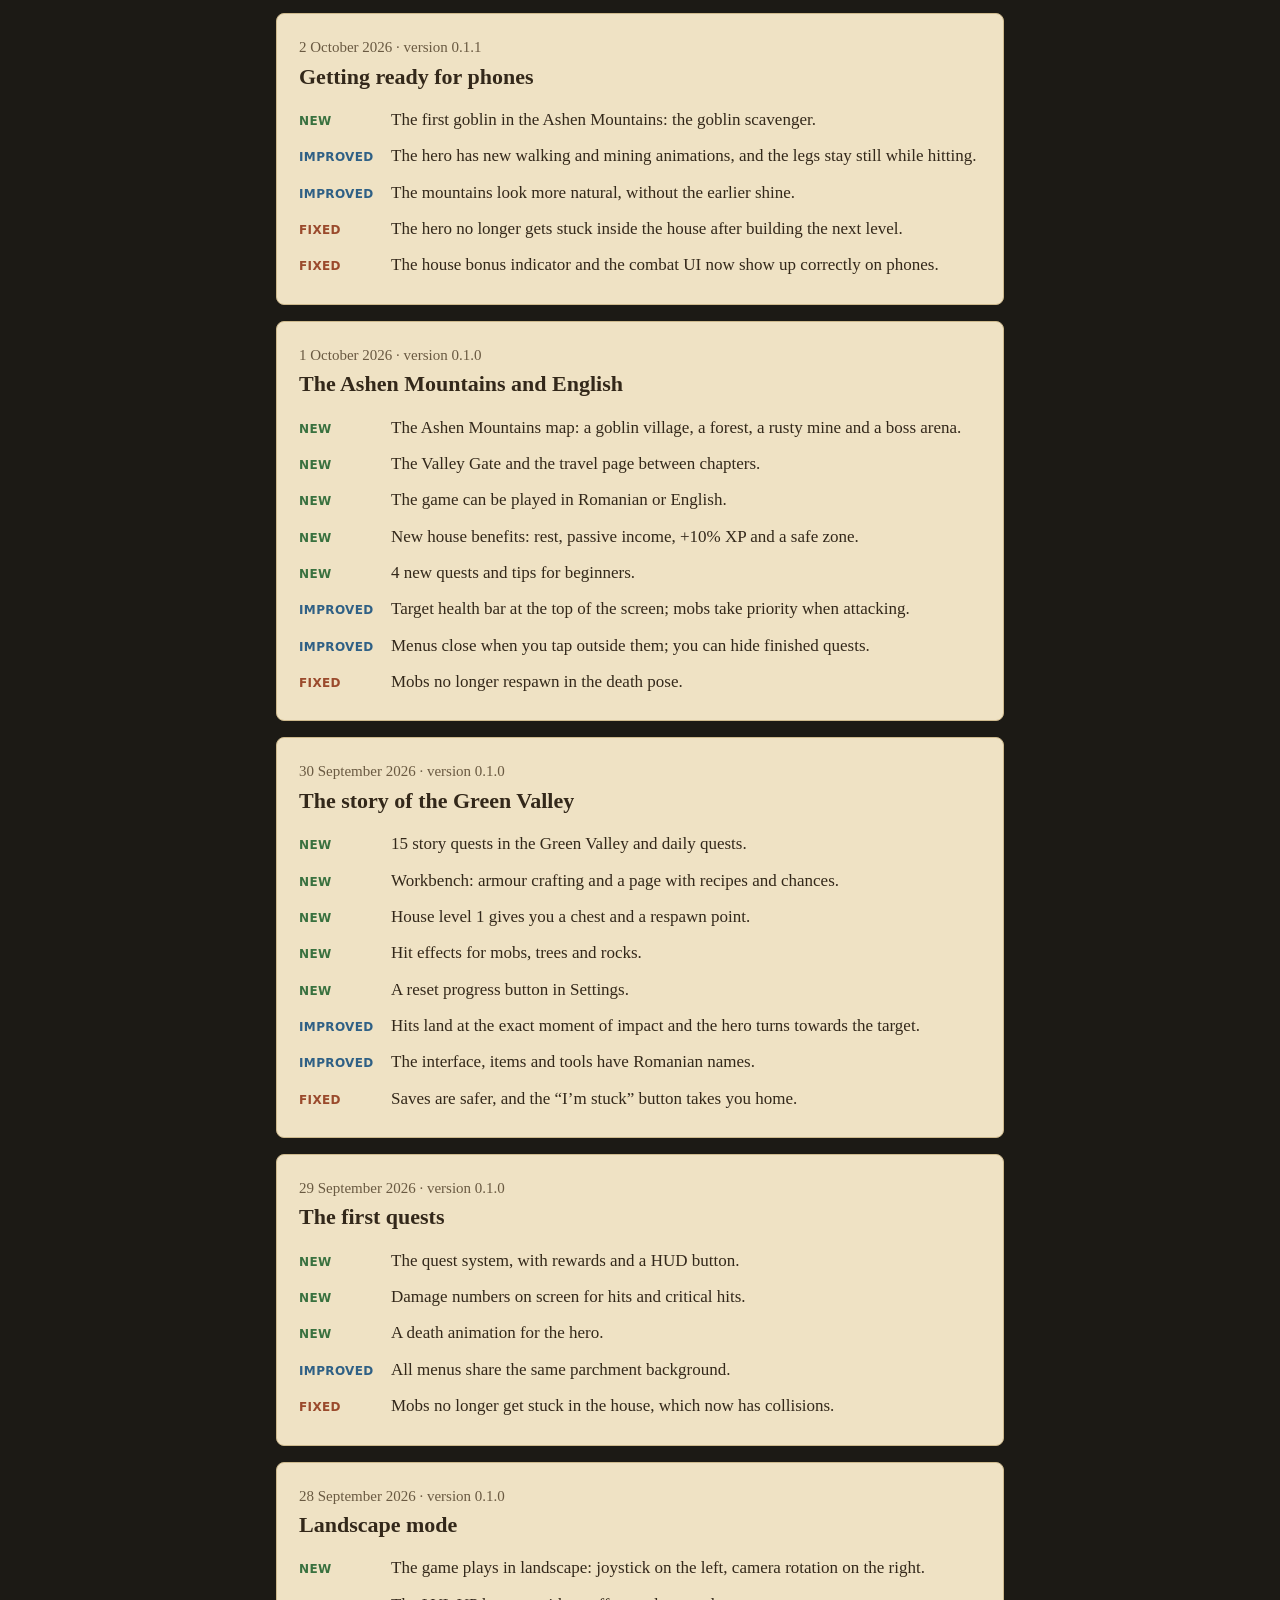
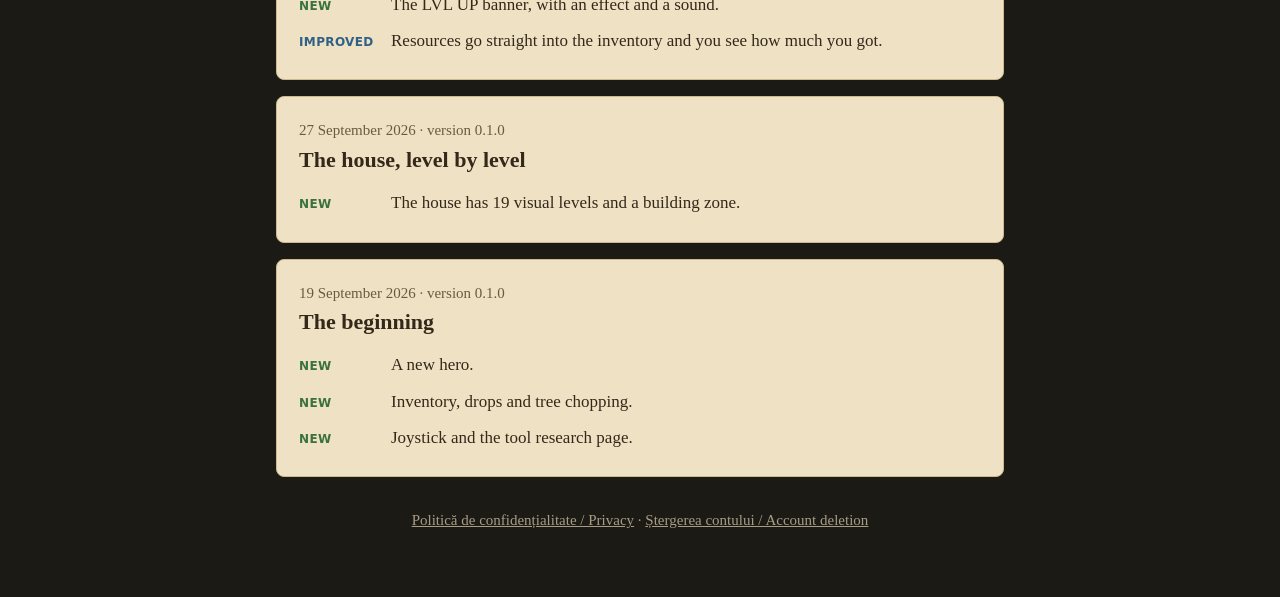
==== commit b3754da6: "Privacy policy and account deletion pages" ====
--- a/index.html
+++ b/index.html
@@ -126,6 +126,8 @@
   .status { margin: 16px 0 0; font-weight: bold; }
   .status.error { color: var(--fix); }
   .status.ok { color: var(--new); }
+  .legal { margin-top: 32px; font-size: 15px; color: var(--muted-on-bg); text-align: center; }
+  .legal a { color: inherit; }
   @media (max-width: 520px) {
     h1 { font-size: 25px; }
     article { padding: 16px; }
@@ -194,6 +196,10 @@
       <a class="install" href="https://play.google.com/apps/internaltest/4700783611026863689" target="_blank" rel="noopener" data-t="installButton"></a>
     </article>
   </main>
+  <footer class="legal">
+    <a href="privacy.html">Politică de confidențialitate / Privacy</a> ·
+    <a href="delete-account.html">Ștergerea contului / Account deletion</a>
+  </footer>
 </div>
 <script>
   var TEXT = {
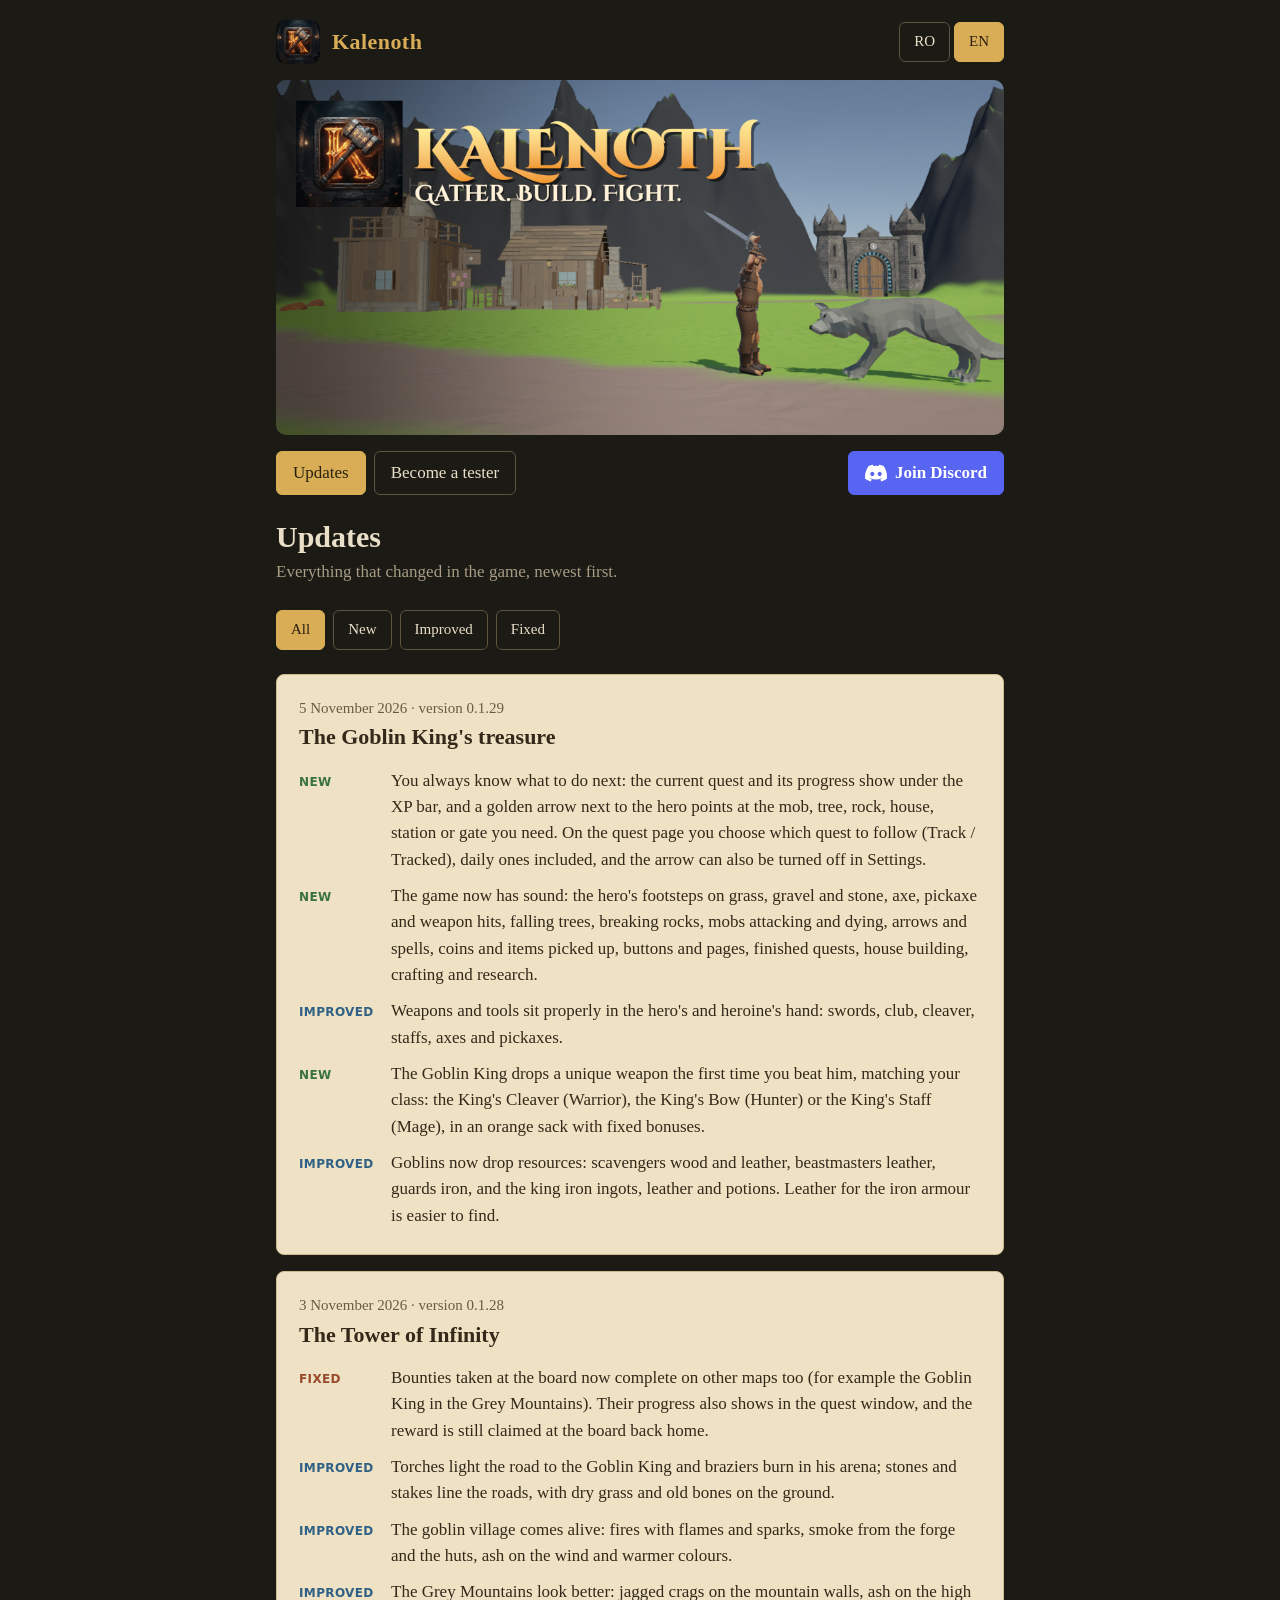
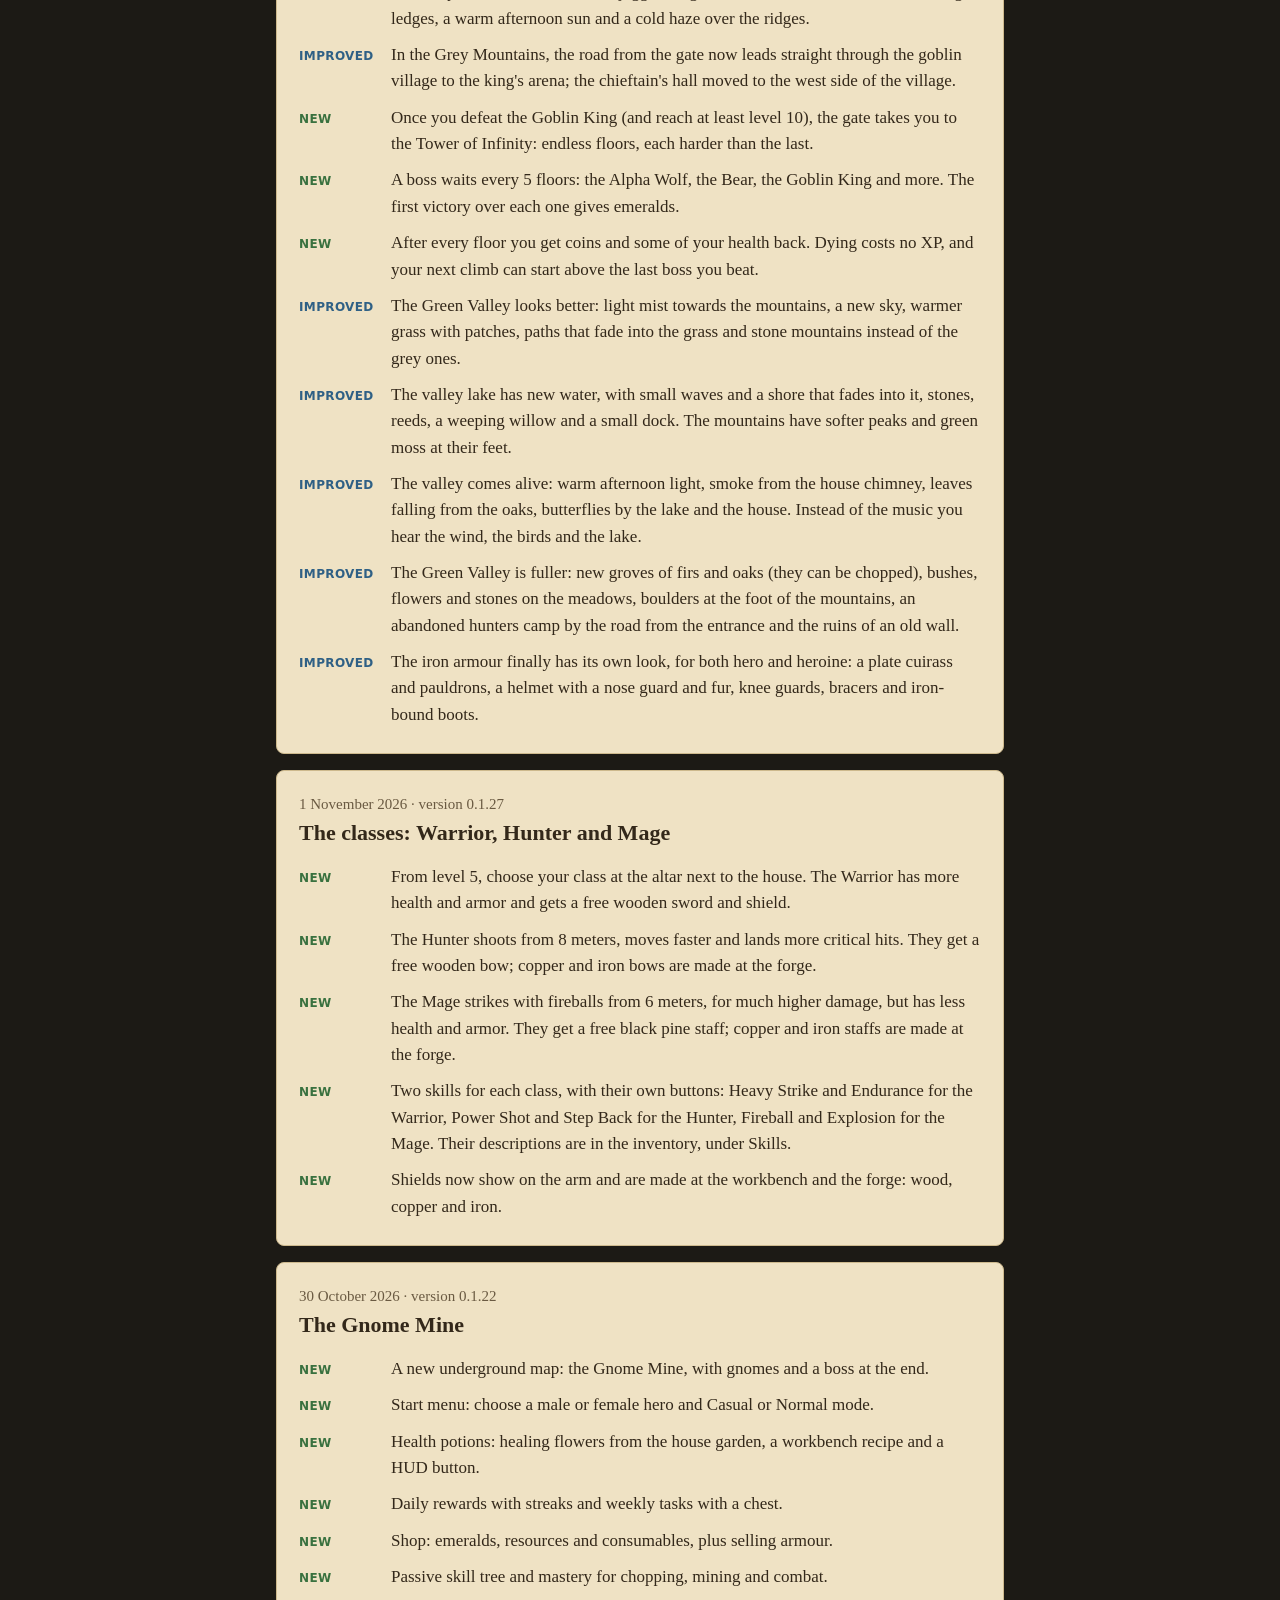
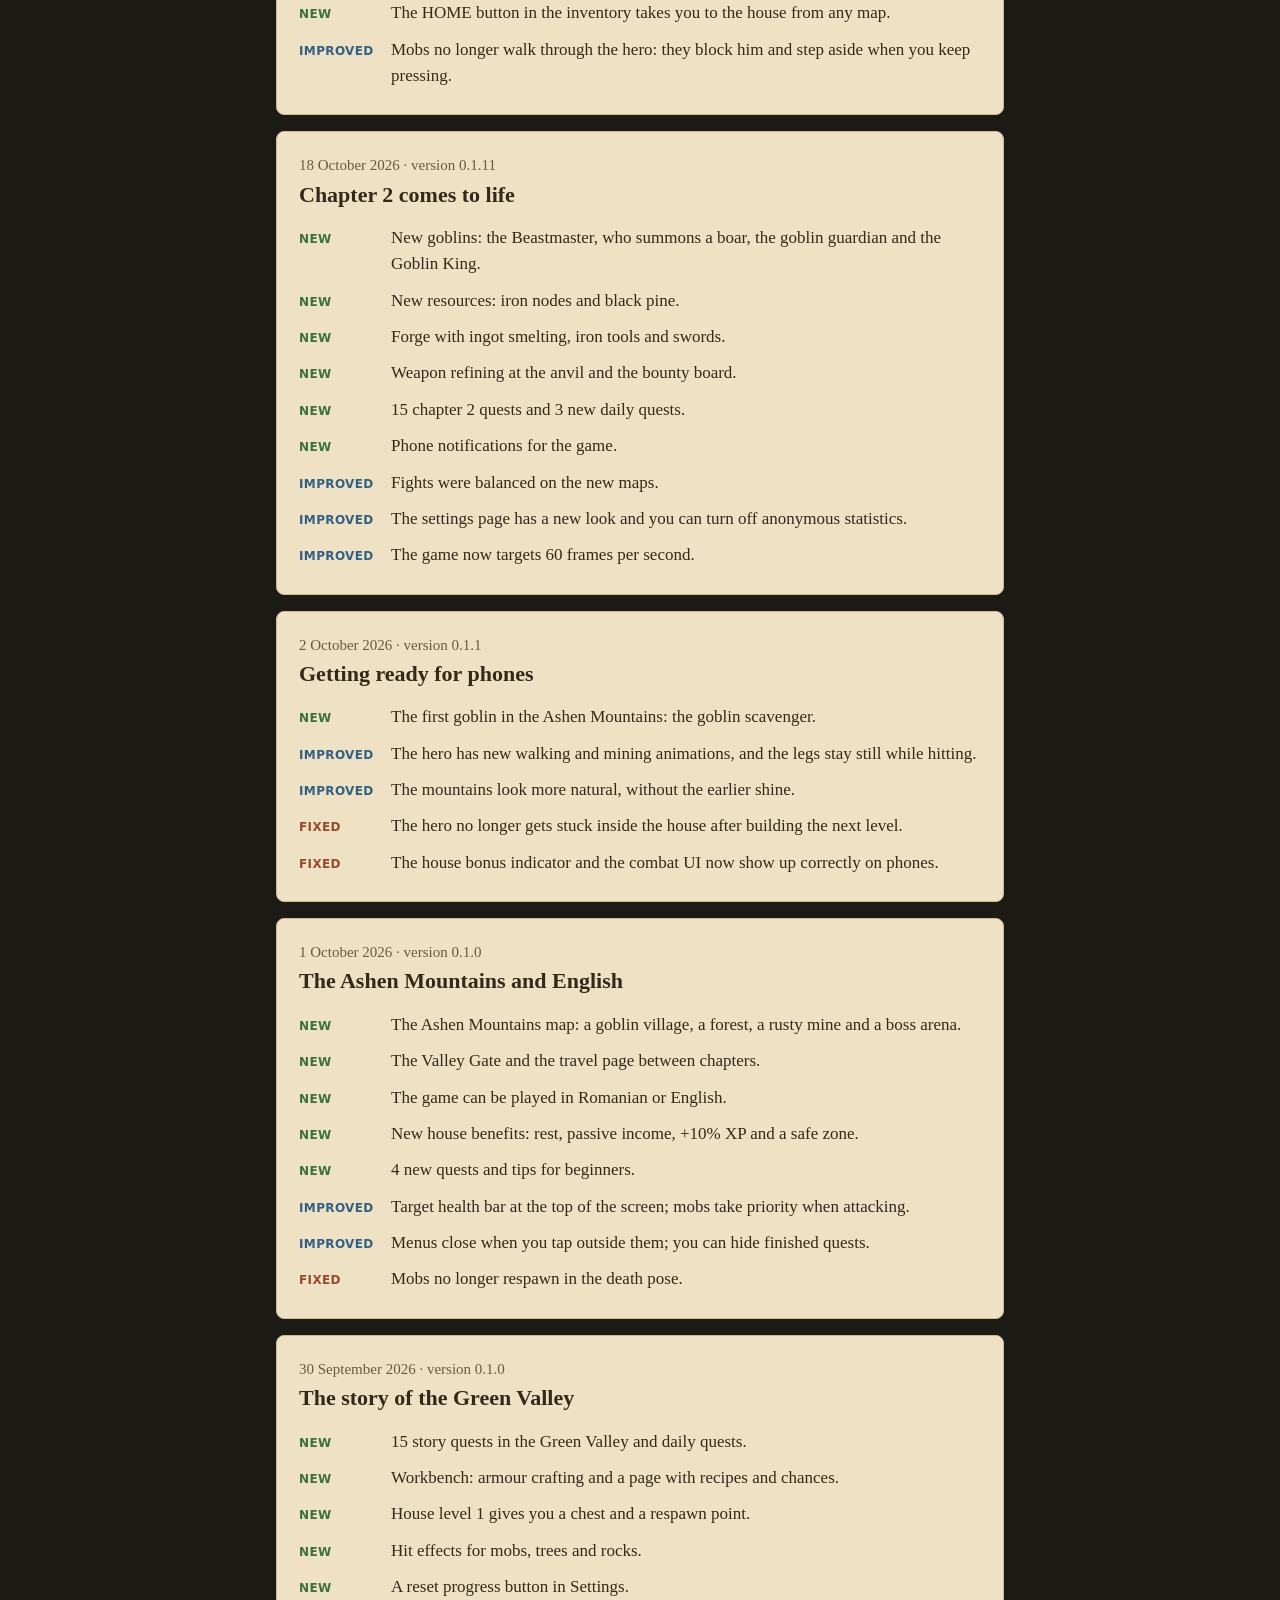
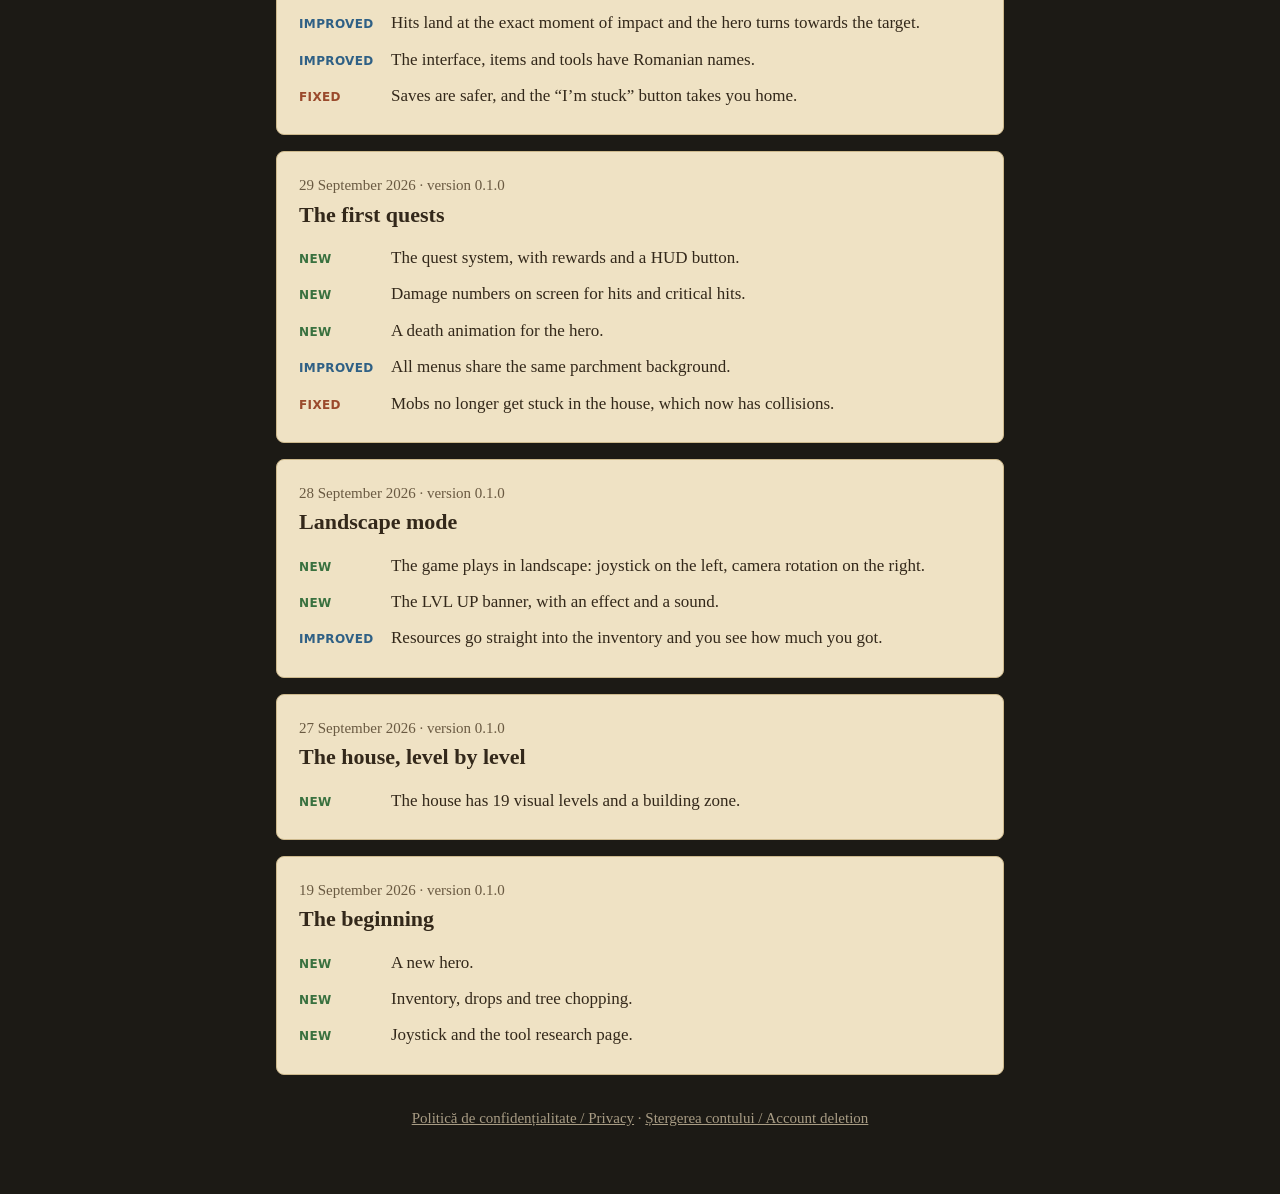
==== commit 53669061: "Add Join Discord button" ====
--- a/index.html
+++ b/index.html
@@ -89,6 +89,10 @@
   .nav a:hover { border-color: var(--gold); }
   .nav a:focus-visible { outline: 2px solid var(--gold); outline-offset: 2px; }
   .nav a[aria-current="page"] { background: var(--gold); border-color: var(--gold); color: #2a2010; }
+  .nav { flex-wrap: wrap; }
+  .nav a.discord { gap: 8px; margin-left: auto; background: #5865f2; border-color: #5865f2; color: #fff; font-weight: bold; }
+  .nav a.discord:hover { background: #4752c4; border-color: #4752c4; }
+  @media (max-width: 520px) { .nav a.discord { margin-left: 0; } }
   .field { margin-bottom: 16px; }
   .field label { display: block; font-weight: bold; margin-bottom: 4px; }
   .field input, .field select {
@@ -151,6 +155,10 @@
     <nav class="nav">
       <a href="#" id="nav-updates" data-t="navUpdates"></a>
       <a href="#tester" id="nav-tester" data-t="navTester"></a>
+      <a class="discord" href="https://discord.gg/fKjvwcMt6H" target="_blank" rel="noopener">
+        <svg viewBox="0 0 24 24" width="22" height="22" aria-hidden="true"><path fill="currentColor" d="M20.3 4.4A19.8 19.8 0 0 0 15.4 3l-.6 1.3a18.4 18.4 0 0 0-5.6 0L8.6 3a19.7 19.7 0 0 0-4.9 1.5C.6 9.1-.3 13.7.1 18.2a19.9 19.9 0 0 0 6 3l1.3-2.1c-.7-.3-1.4-.6-2-1l.5-.4a14.2 14.2 0 0 0 12.2 0l.5.4c-.6.4-1.3.7-2 1l1.3 2.1a19.8 19.8 0 0 0 6-3c.5-5.2-.8-9.8-3.6-13.8ZM8 15.4c-1.2 0-2.2-1.1-2.2-2.4S6.8 10.6 8 10.6s2.2 1.1 2.2 2.4-1 2.4-2.2 2.4Zm8 0c-1.2 0-2.2-1.1-2.2-2.4s1-2.4 2.2-2.4 2.2 1.1 2.2 2.4-1 2.4-2.2 2.4Z"/></svg>
+        <span data-t="navDiscord"></span>
+      </a>
     </nav>
     <h1 id="title"></h1>
     <p class="lead" id="lead"></p>
@@ -206,7 +214,7 @@
     ro: {
       page: "Kalenoth – Noutăți", title: "Noutăți", lead: "Tot ce s-a schimbat în joc, de la cea mai nouă actualizare.",
       all: "Toate", "new": "Nou", better: "Îmbunătățit", fix: "Reparat", version: "versiunea", empty: "Nimic de afișat aici.", alt: "Kalenoth, joc RPG pentru telefon",
-      navUpdates: "Noutăți", navTester: "Devino tester", testerPage: "Kalenoth – Devino tester", testerTitle: "Devino tester",
+      navUpdates: "Noutăți", navTester: "Devino tester", navDiscord: "Intră pe Discord", testerPage: "Kalenoth – Devino tester", testerTitle: "Devino tester",
       testerLead: "Testul este închis, pe bază de invitație. Completarea formularului nu garantează un loc. Dacă ești acceptat, primești pe e-mail linkul de instalare.",
       email: "Adresa Gmail folosită în Play Store", phone: "Modelul telefonului", language: "Limba preferată",
       consent: "Sunt de acord ca adresa mea să fie folosită pentru acest test.", send: "Trimite", sending: "Se trimite…",
@@ -218,7 +226,7 @@
     en: {
       page: "Kalenoth – Updates", title: "Updates", lead: "Everything that changed in the game, newest first.",
       all: "All", "new": "New", better: "Improved", fix: "Fixed", version: "version", empty: "Nothing to show here.", alt: "Kalenoth, an RPG for phones",
-      navUpdates: "Updates", navTester: "Become a tester", testerPage: "Kalenoth – Become a tester", testerTitle: "Become a tester",
+      navUpdates: "Updates", navTester: "Become a tester", navDiscord: "Join Discord", testerPage: "Kalenoth – Become a tester", testerTitle: "Become a tester",
       testerLead: "The test is closed and invitation-only. Submitting this form does not guarantee a place. If you are accepted, you will receive the install link by email.",
       email: "Gmail address used on Play Store", phone: "Phone model", language: "Preferred language",
       consent: "I agree to my address being used for this test.", send: "Send", sending: "Sending…",
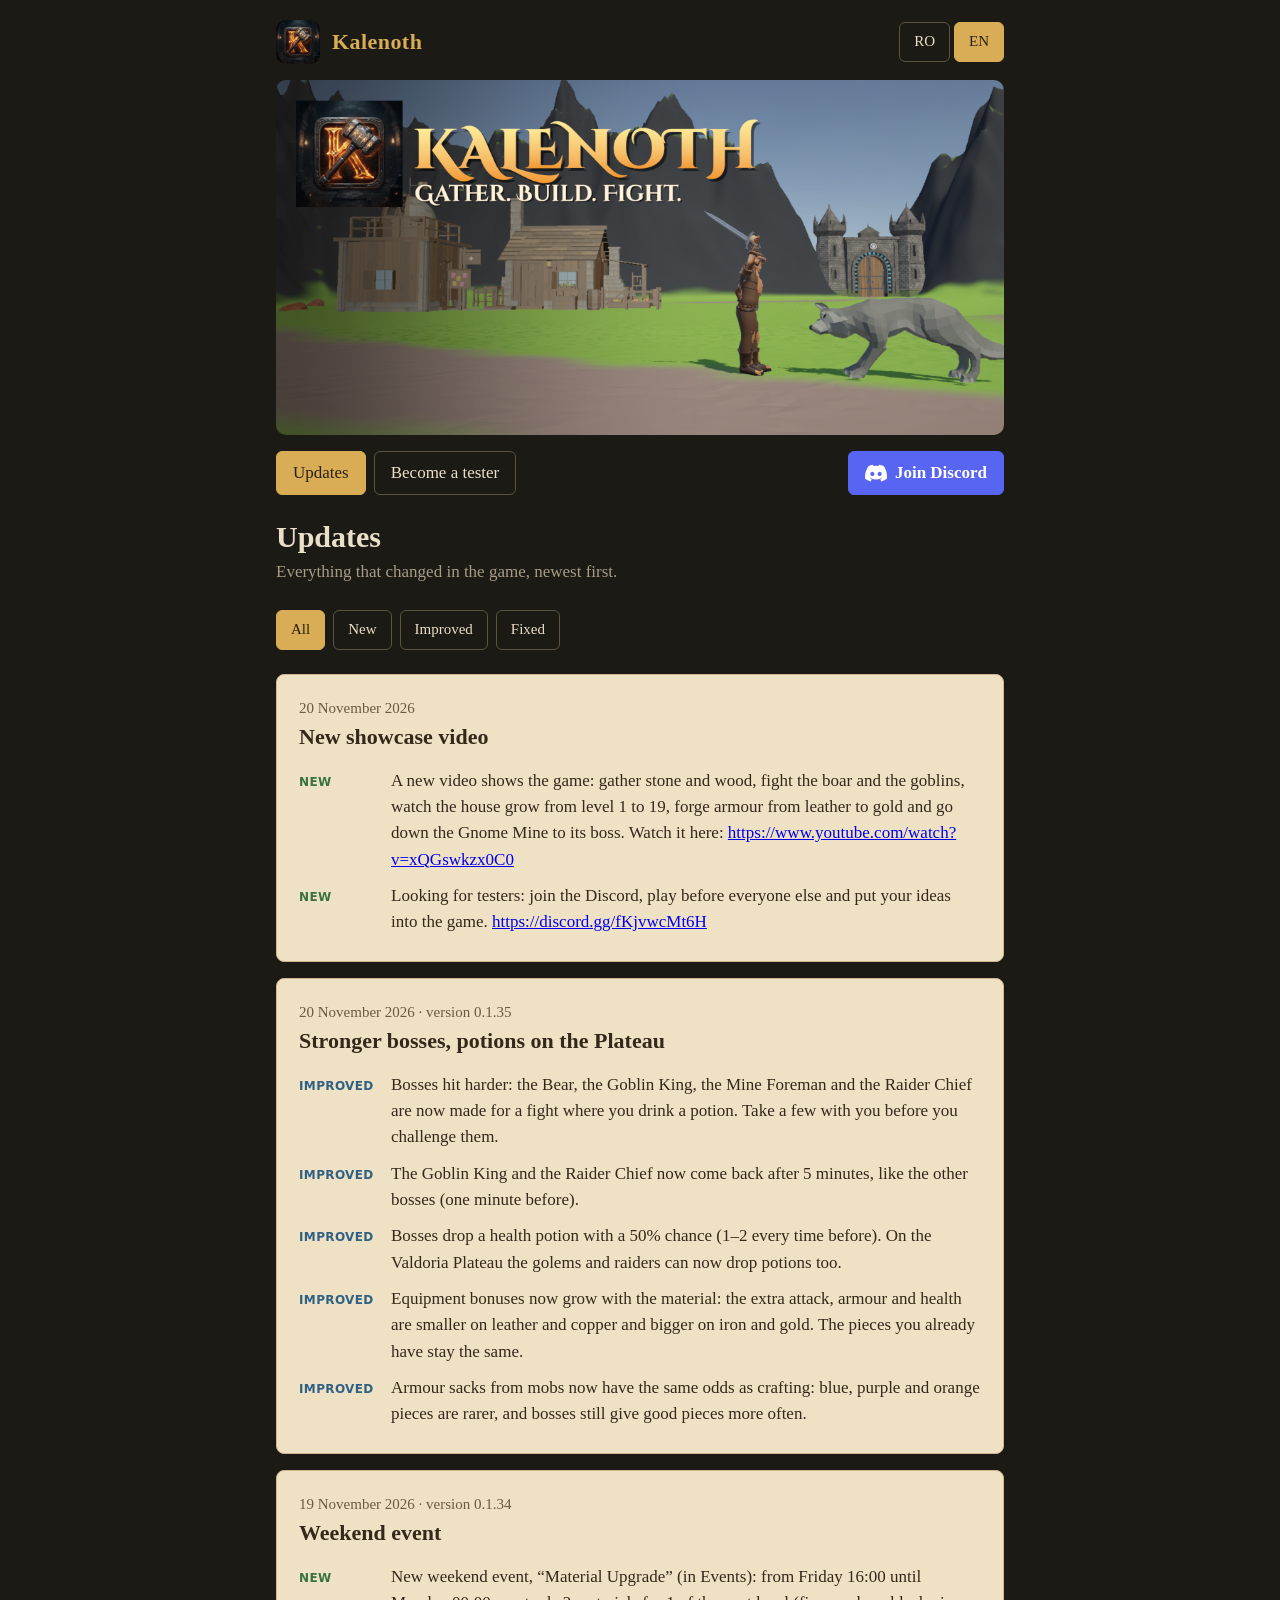
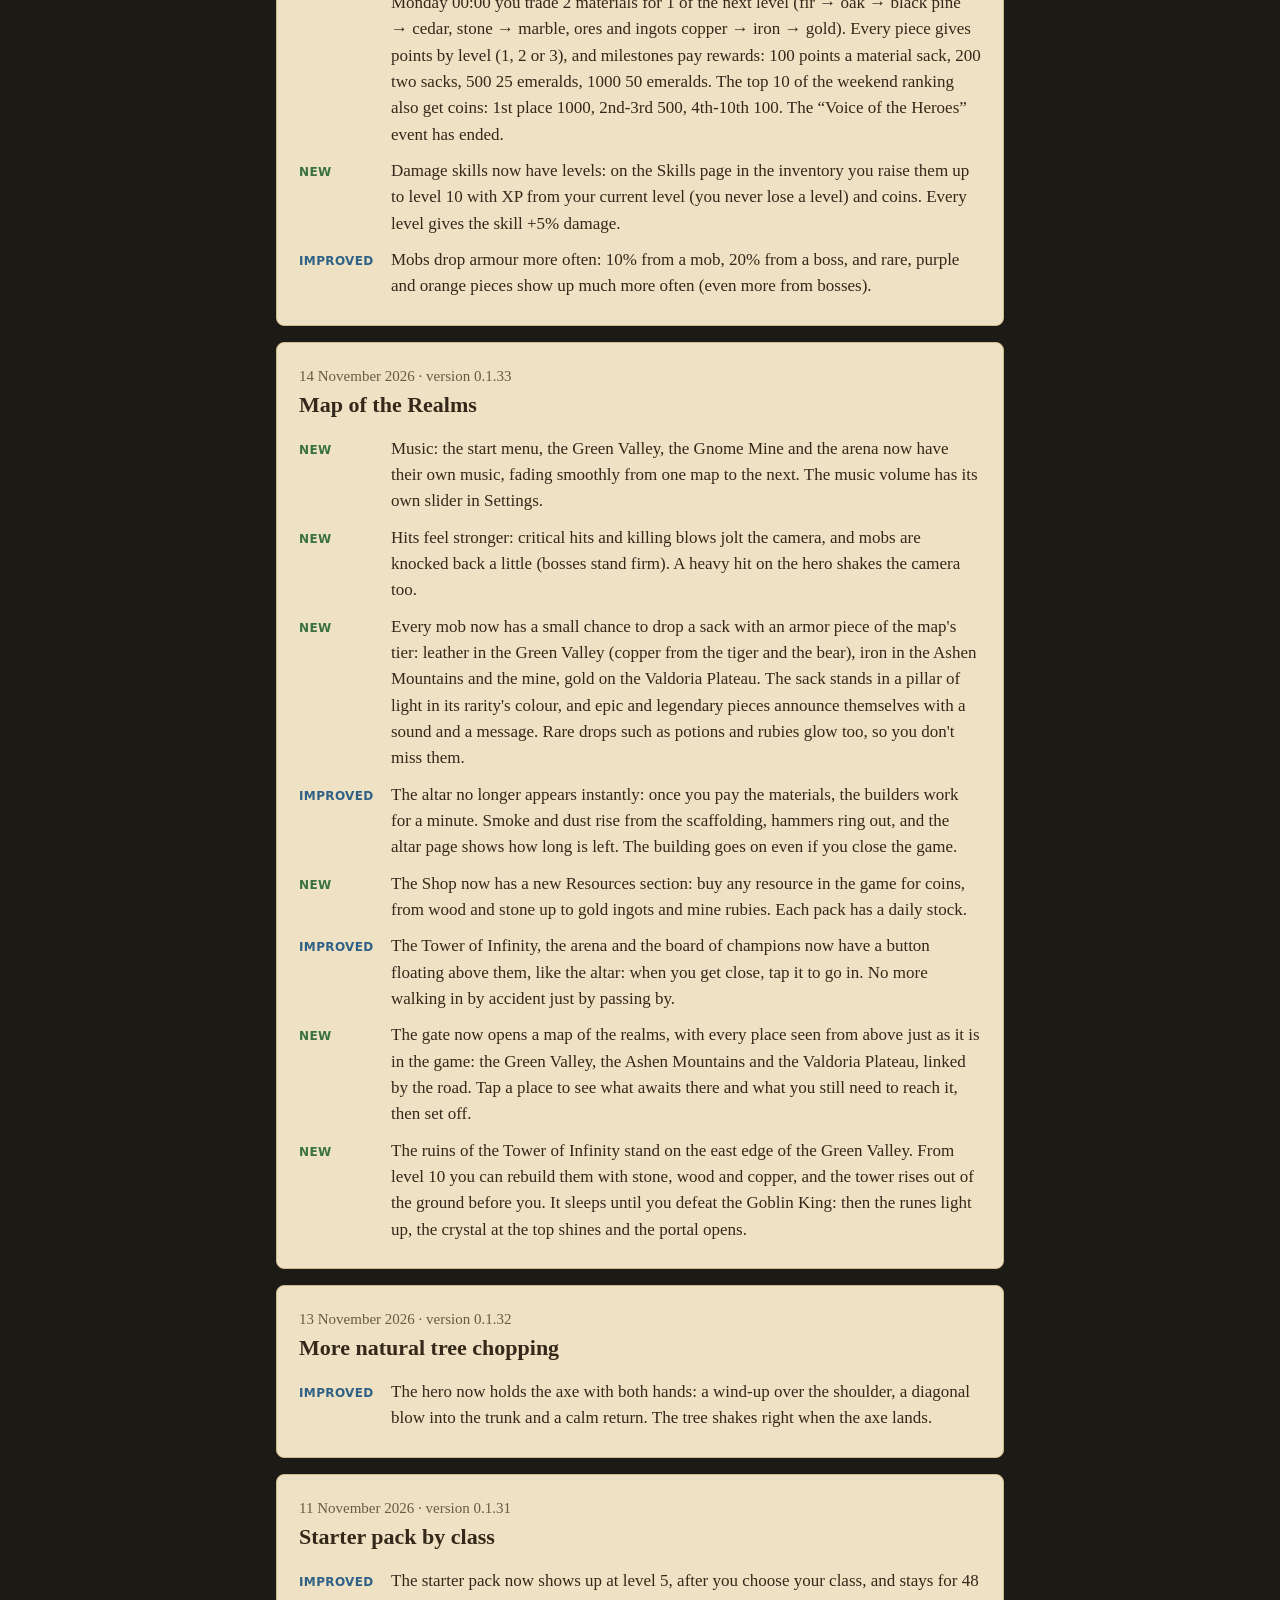
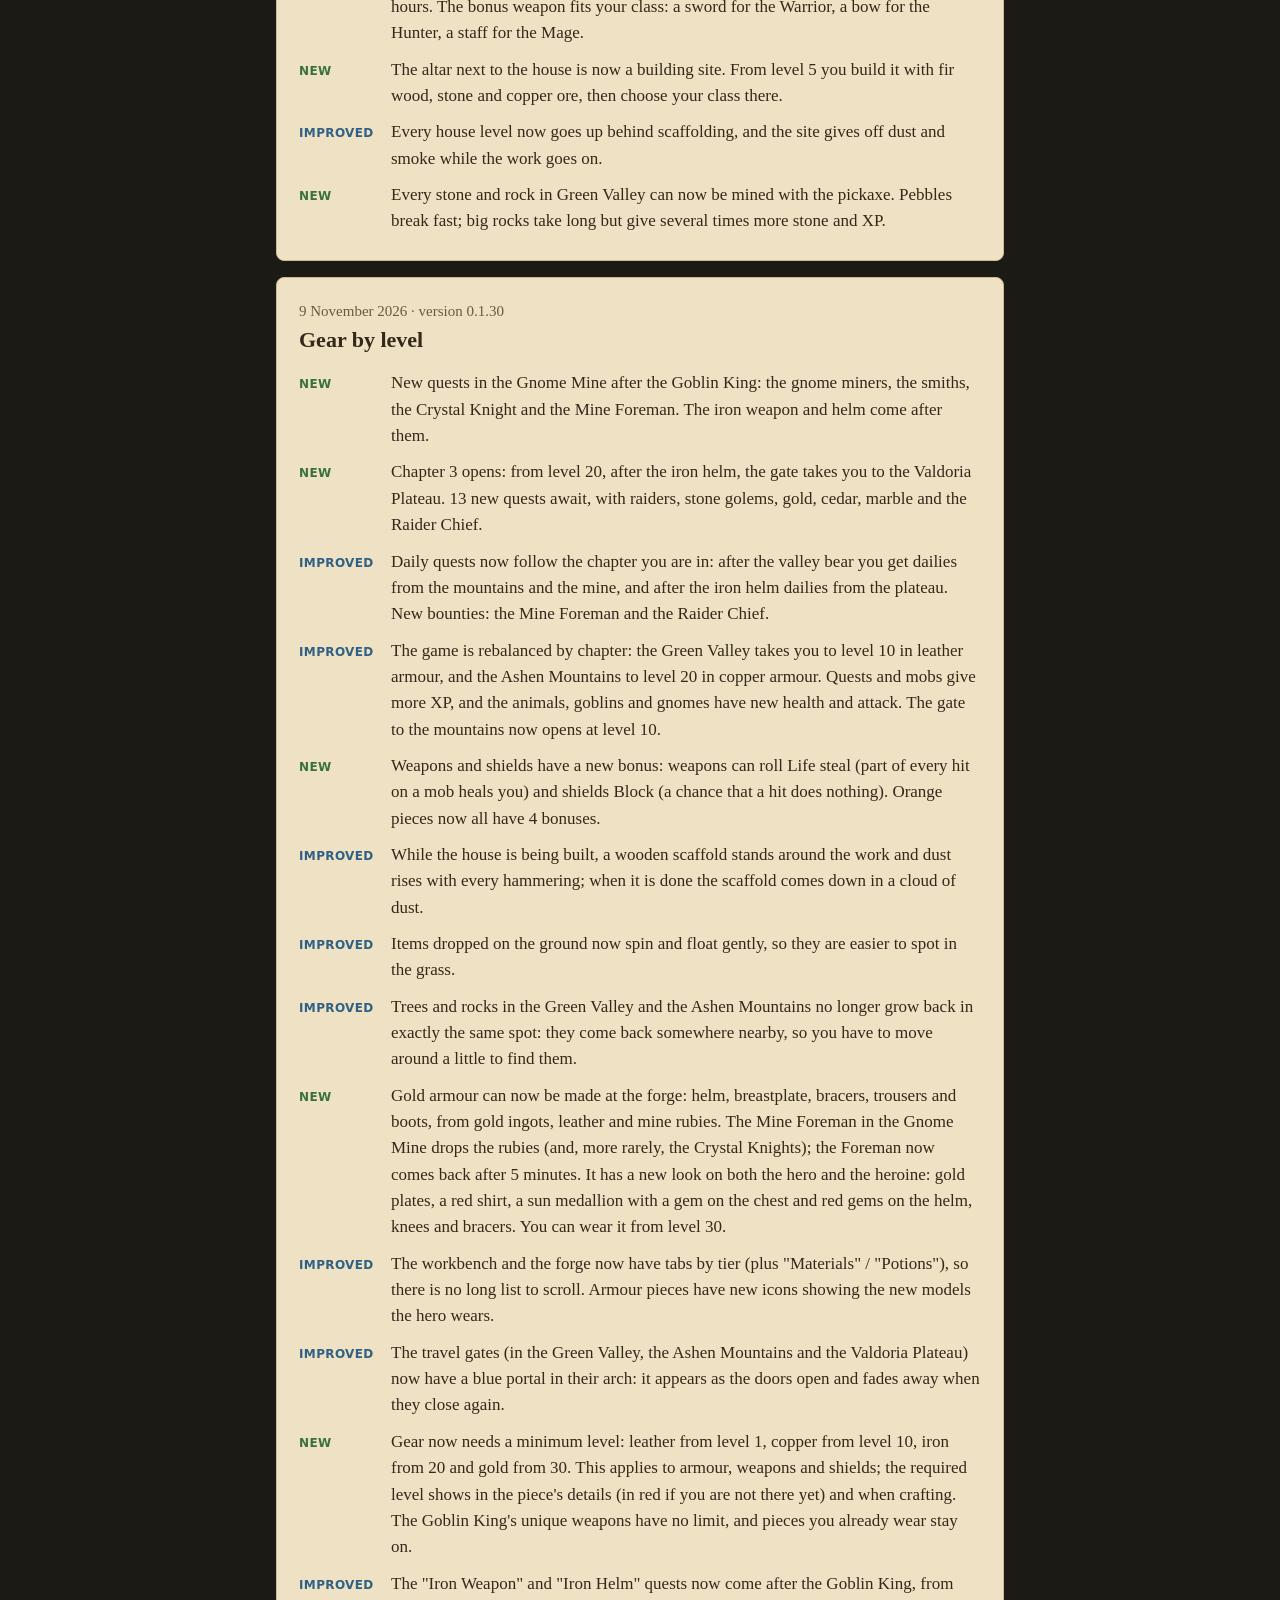
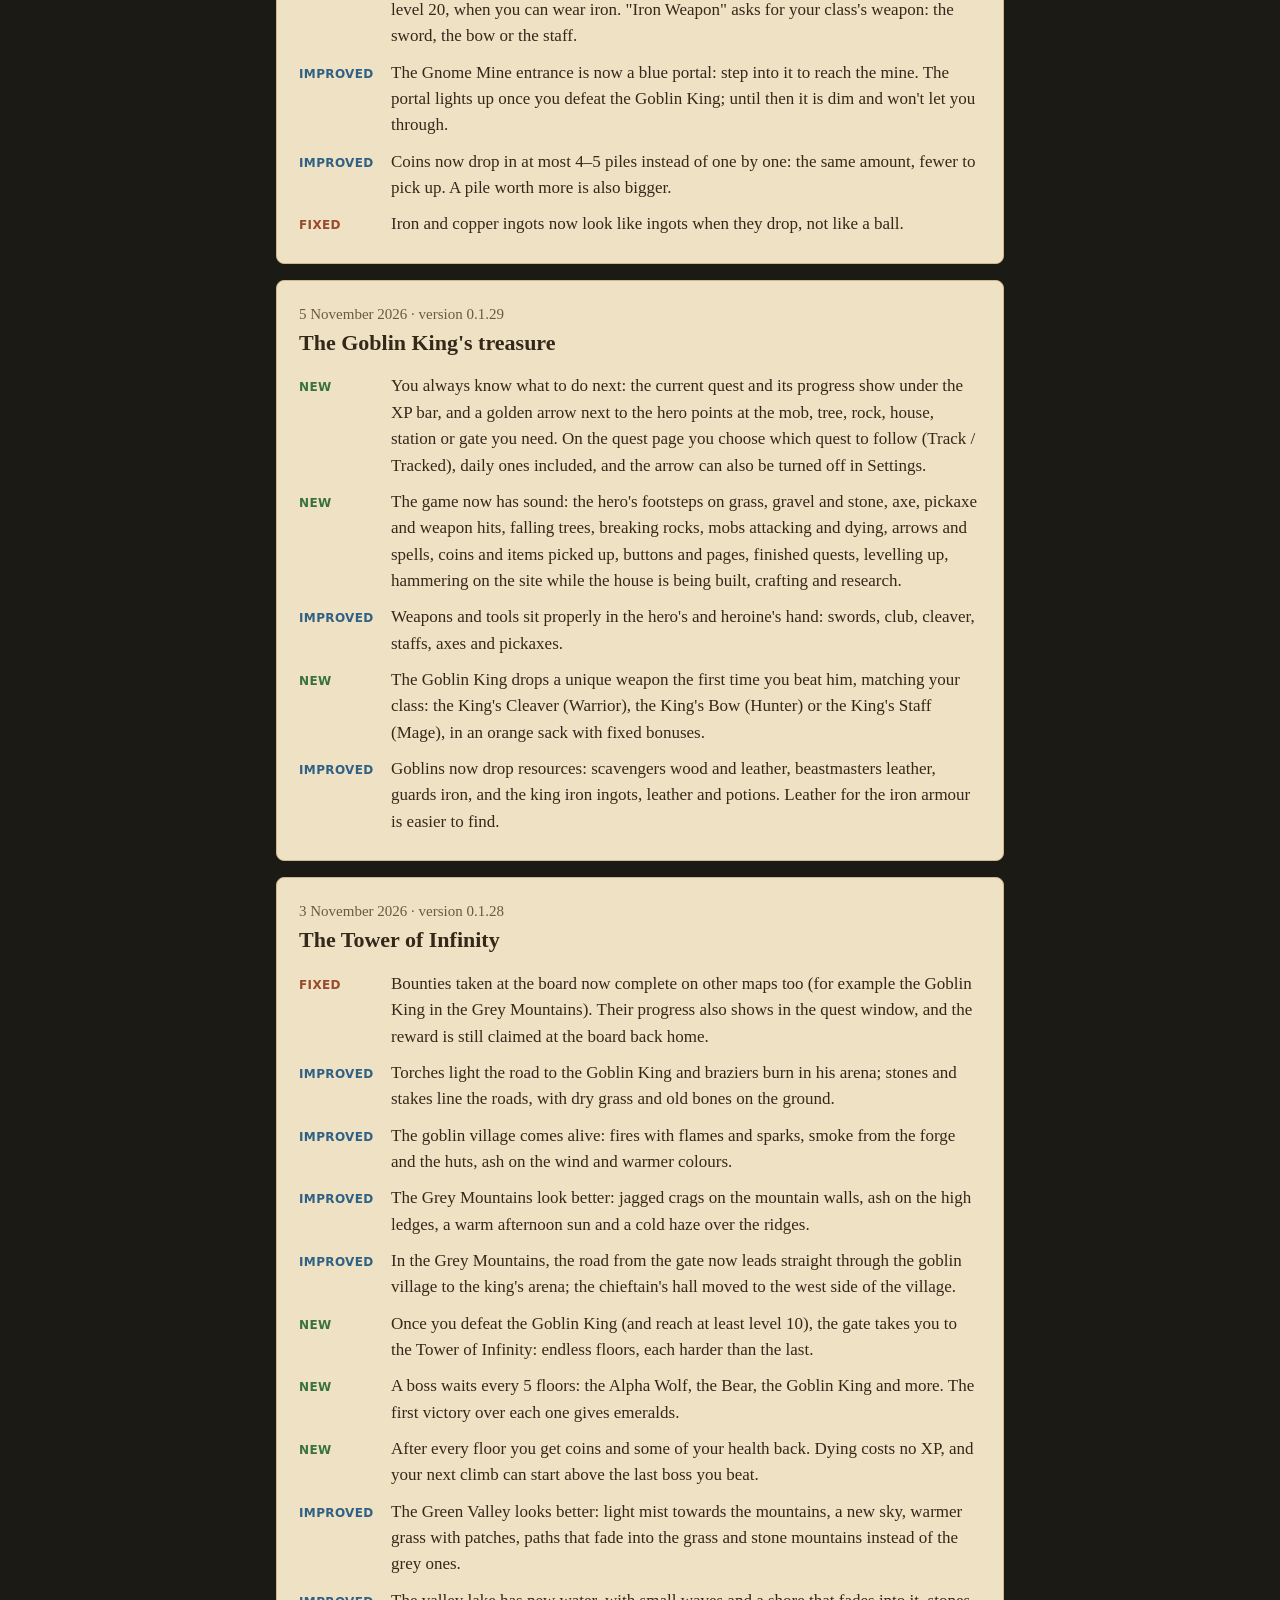
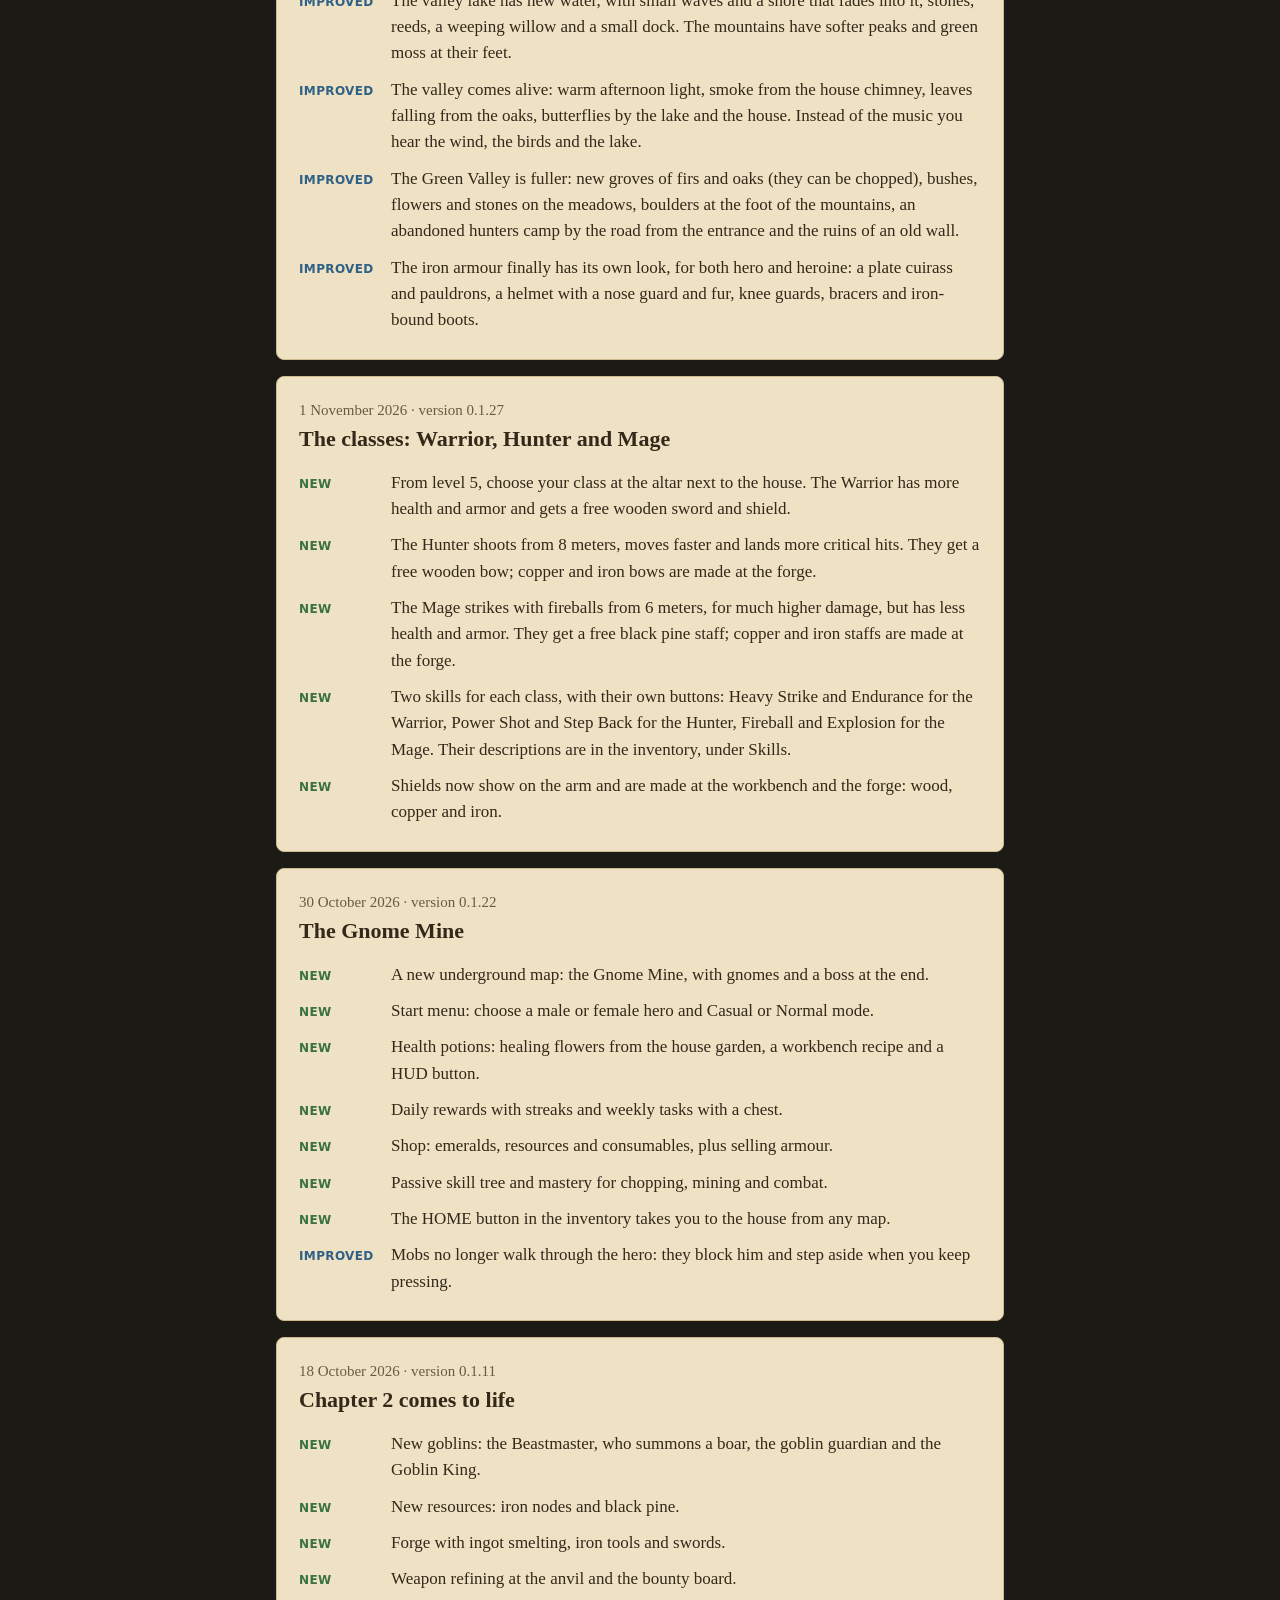
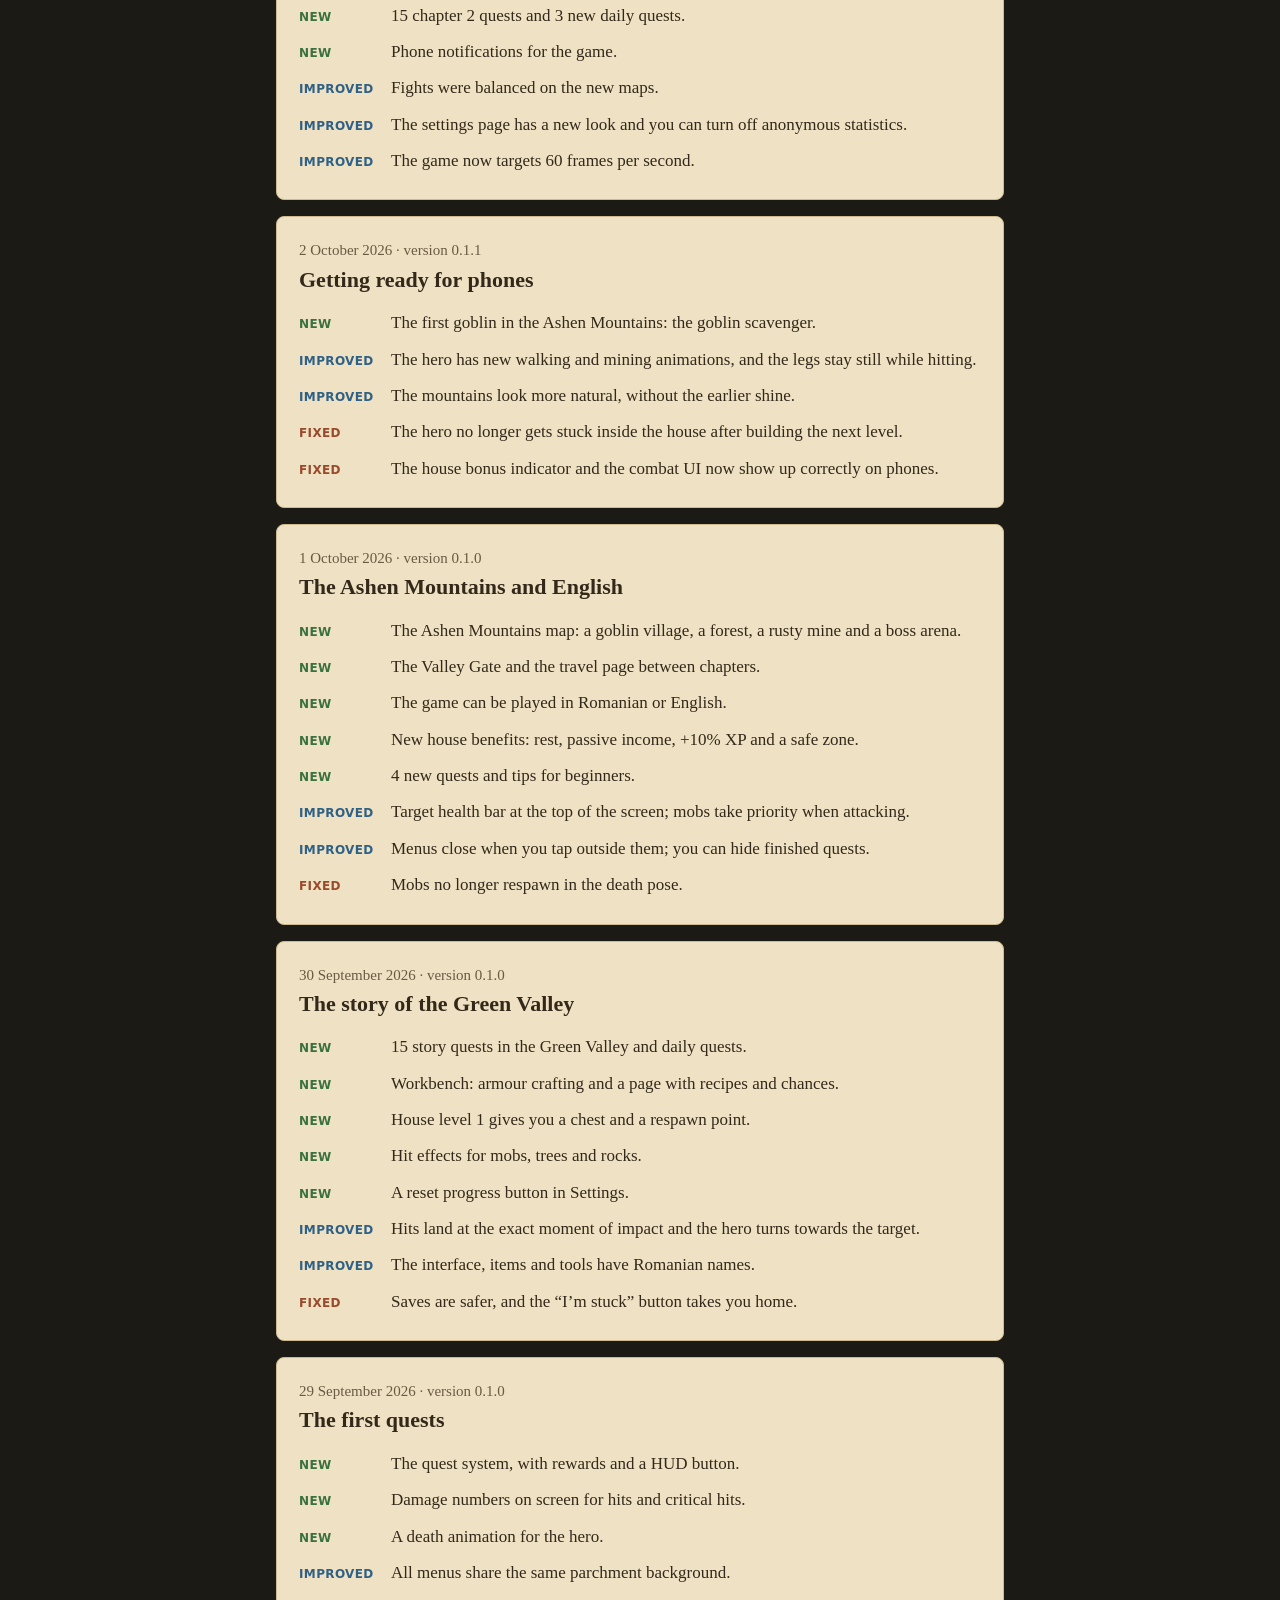
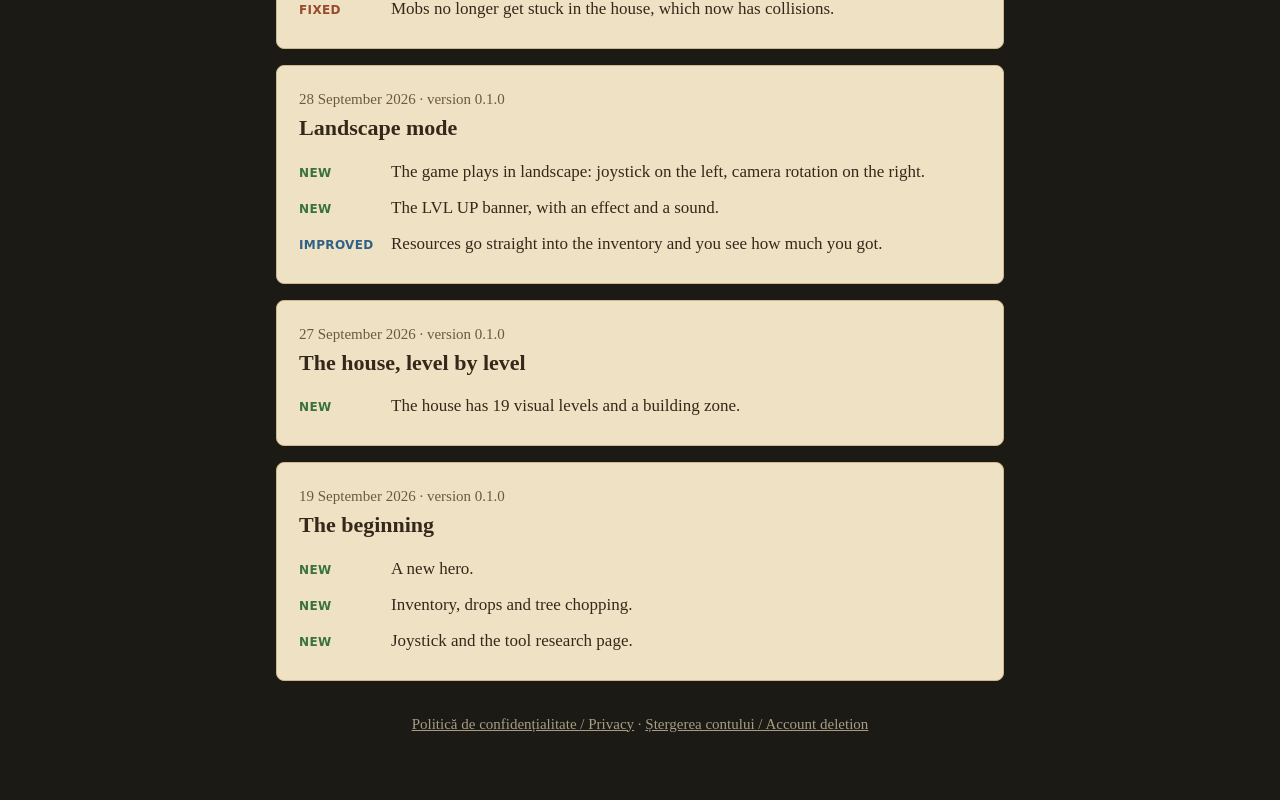
==== commit b5ae7e89: "New showcase video, clickable links in updates" ====
--- a/index.html
+++ b/index.html
@@ -260,6 +260,21 @@
     return node;
   }
 
+  // A text span where every https:// address becomes a link (built node by node, no HTML from the file).
+  function linked(text) {
+    var span = el("span");
+    (text || "").split(/(https:\/\/[^\s)]+[^\s).,])/).forEach(function (part, k) {
+      if (k % 2 === 1) {
+        var a = el("a", "", part);
+        a.href = part; a.target = "_blank"; a.rel = "noopener";
+        span.appendChild(a);
+      } else if (part) {
+        span.appendChild(document.createTextNode(part));
+      }
+    });
+    return span;
+  }
+
   function formatDate(iso) {
     var parts = iso.split("-");
     var date = new Date(+parts[0], +parts[1] - 1, +parts[2]);
@@ -317,7 +332,7 @@
       items.forEach(function (i) {
         var li = el("li");
         li.appendChild(el("span", "tag " + i.type, t[i.type]));
-        li.appendChild(el("span", "", i[lang]));
+        li.appendChild(linked(i[lang] || i.ro));
         list.appendChild(li);
       });
       article.appendChild(list);
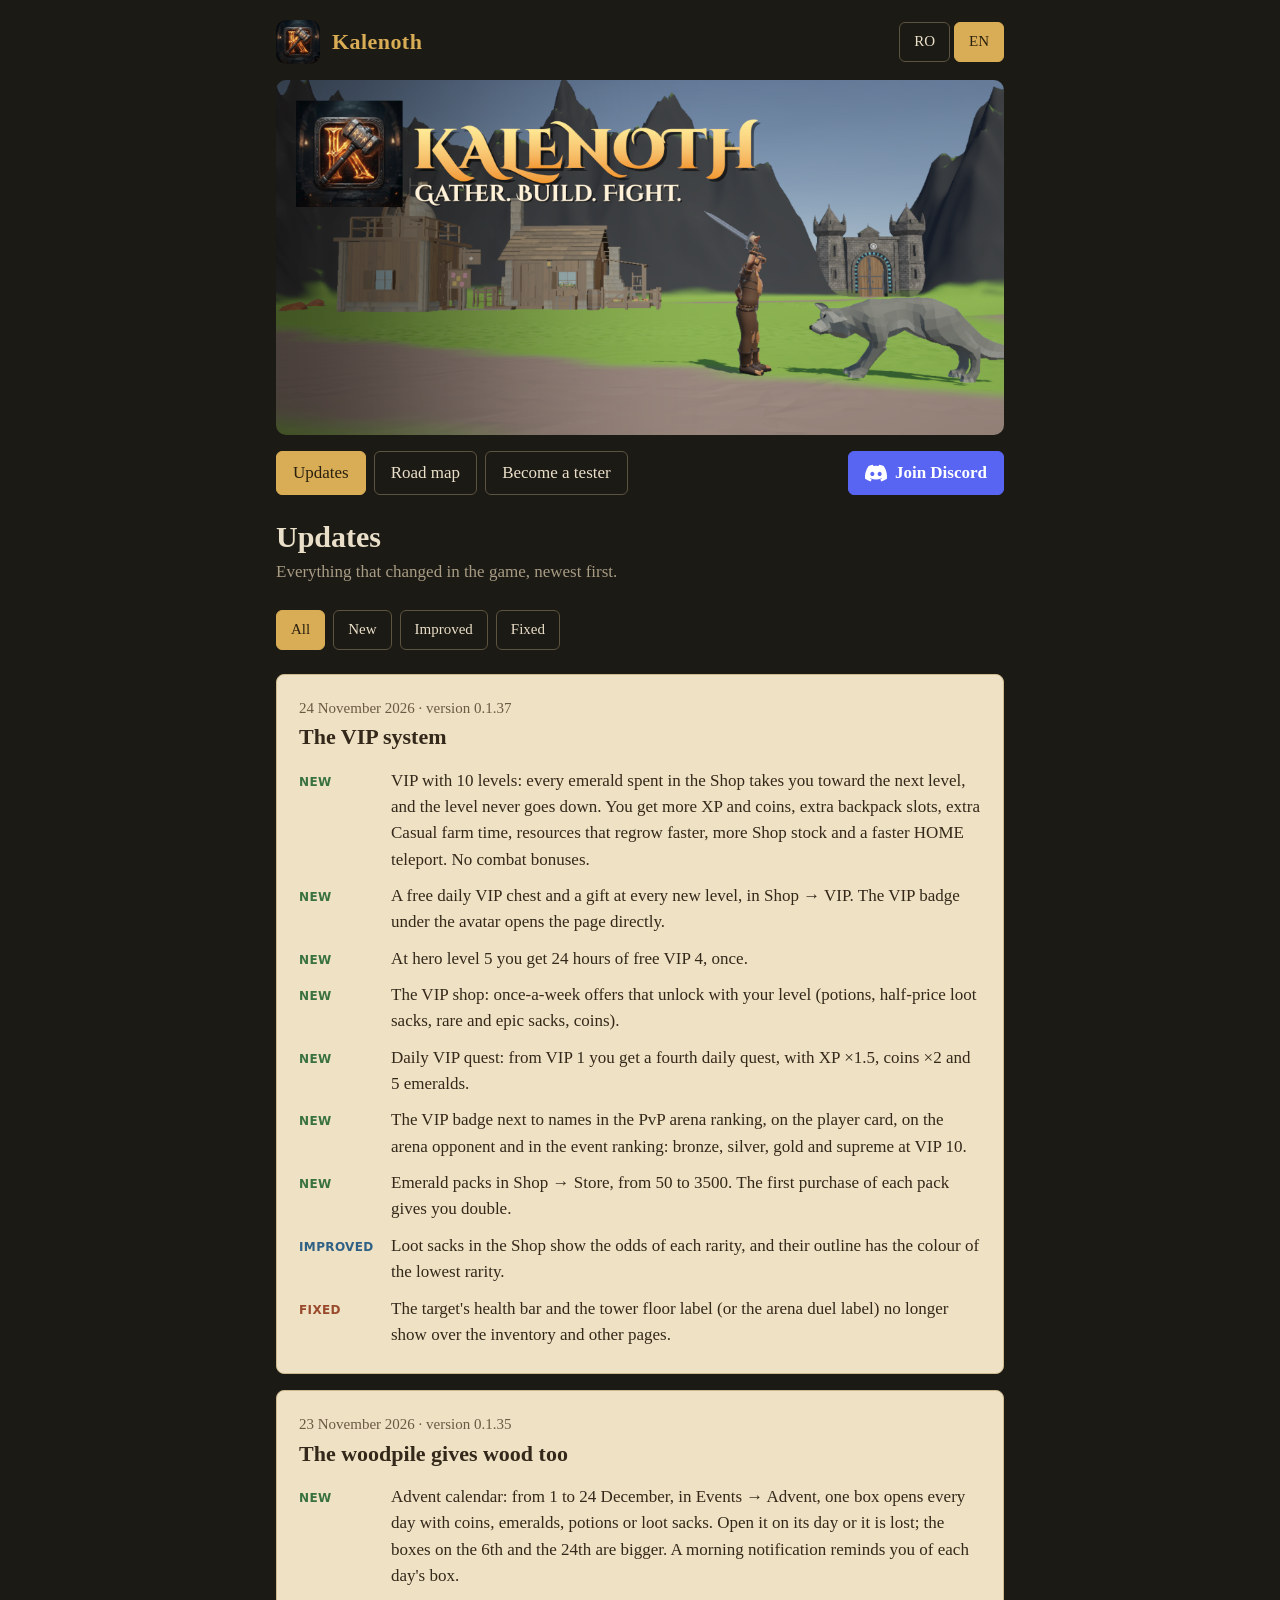
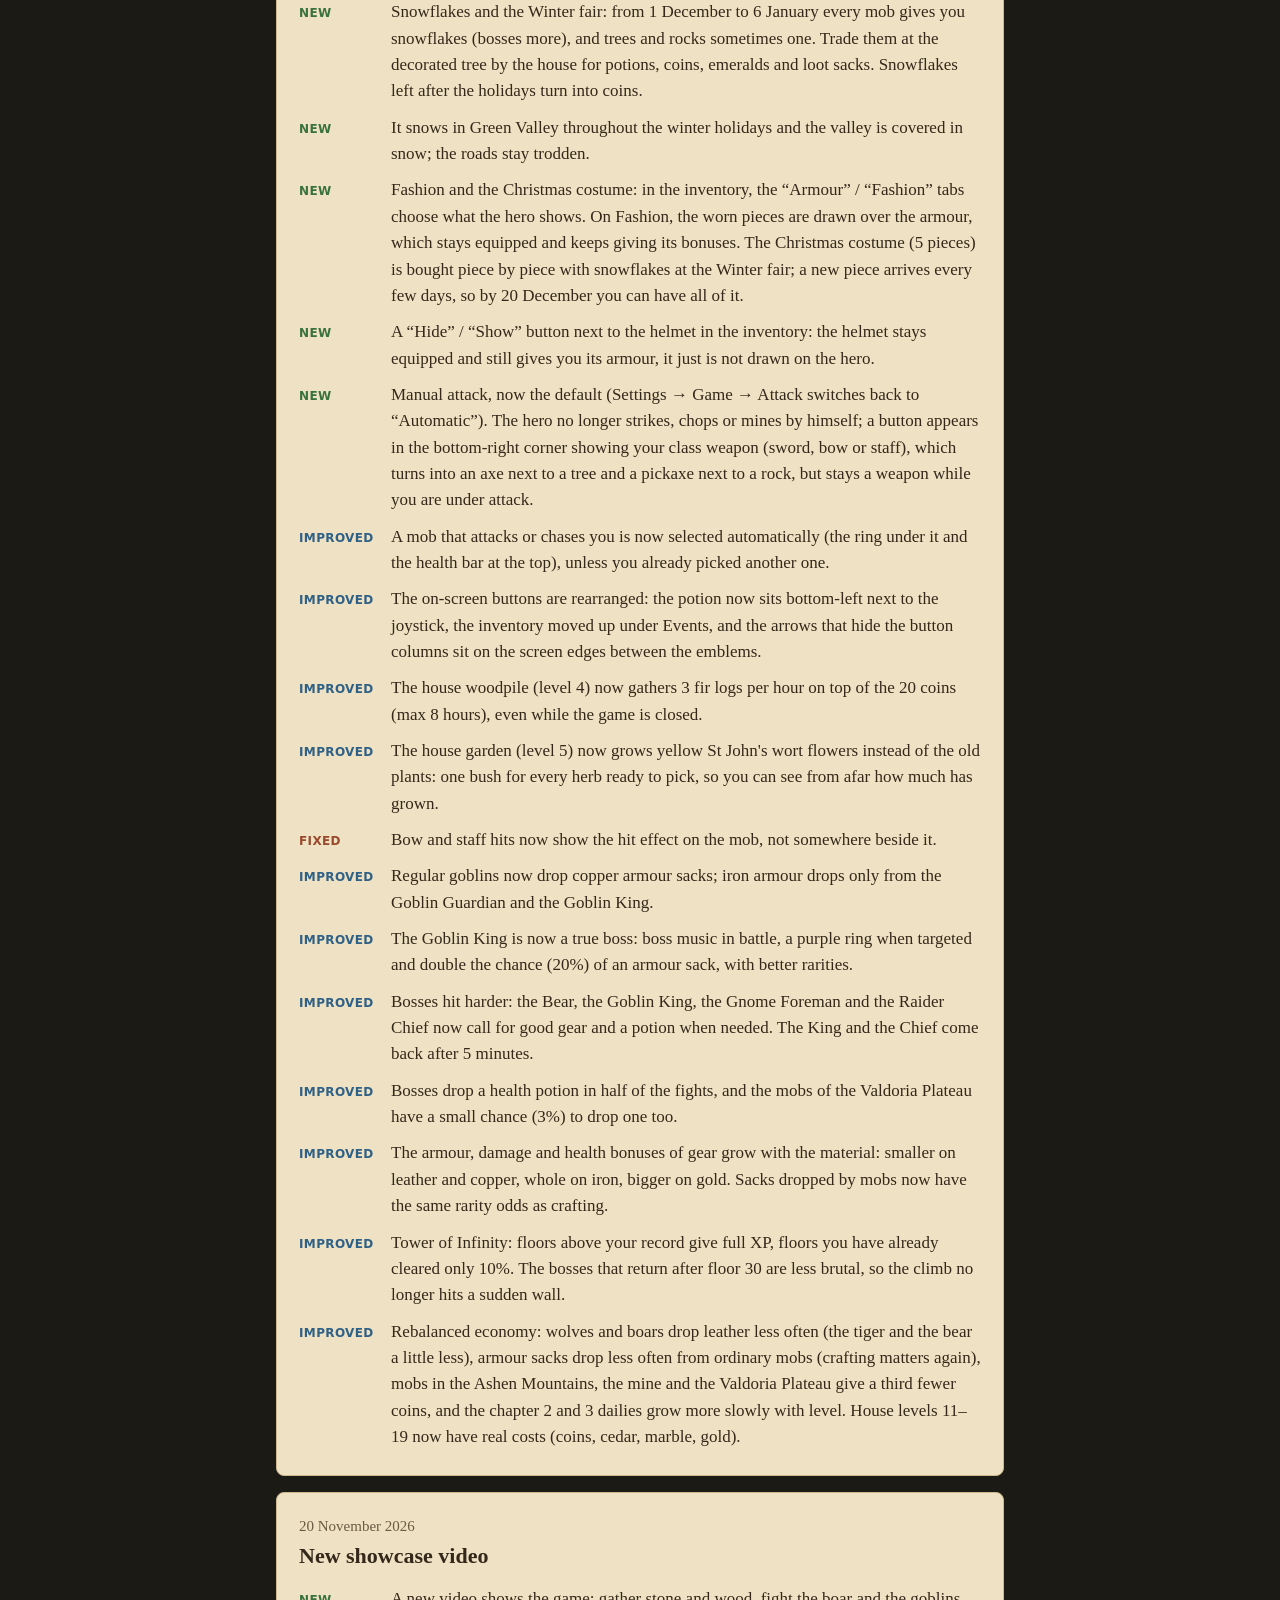
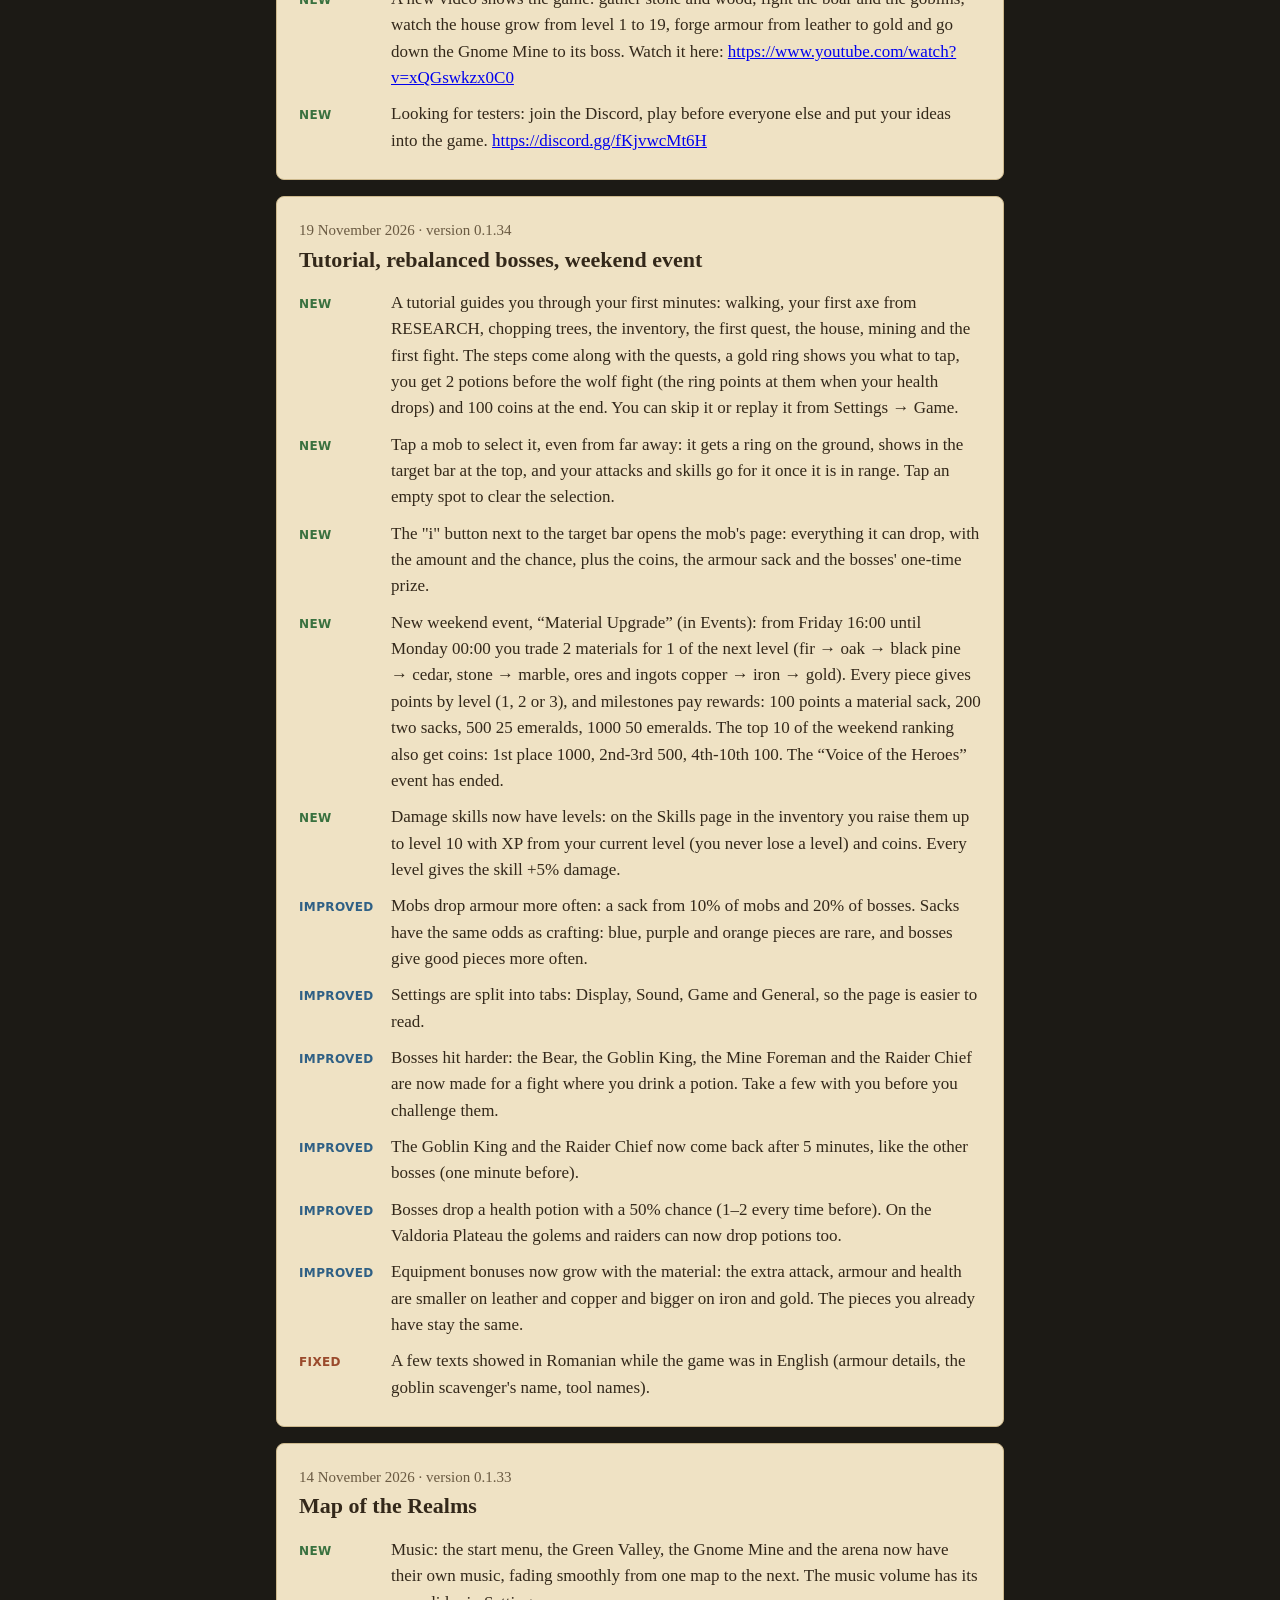
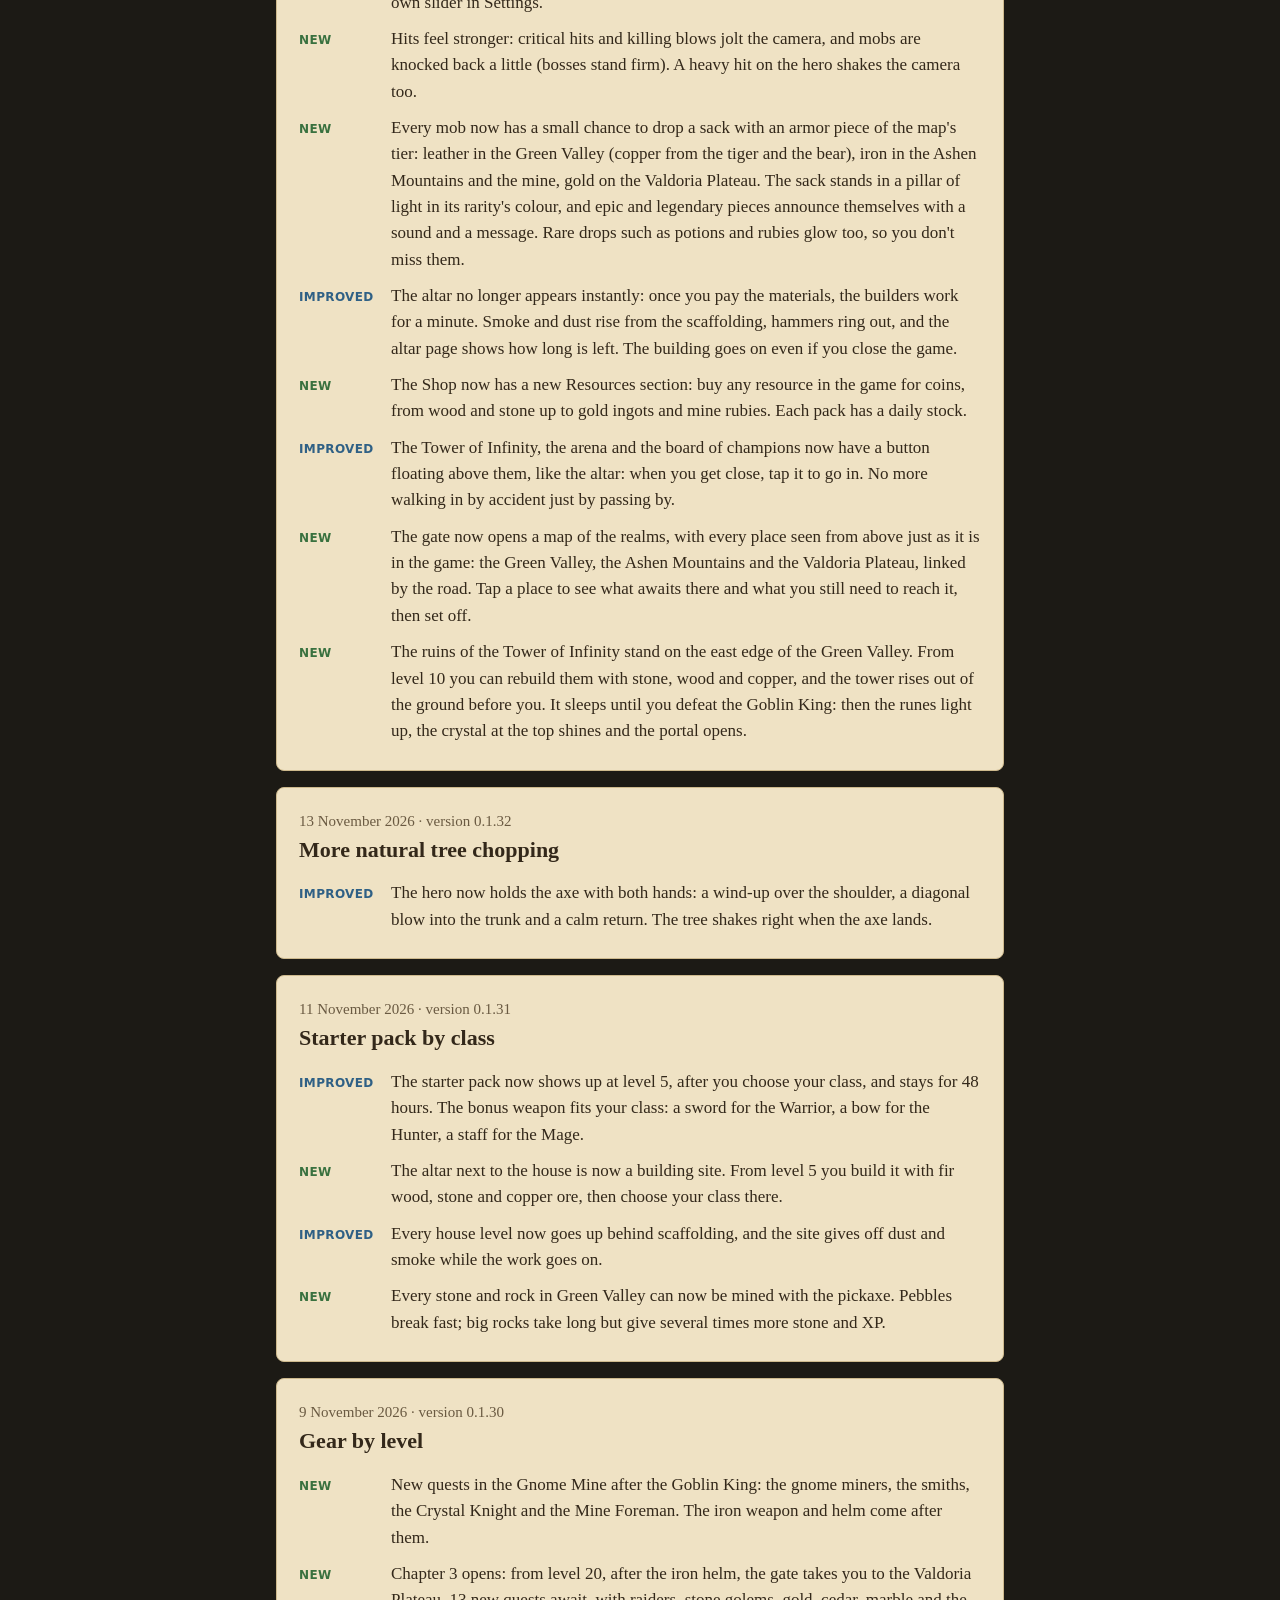
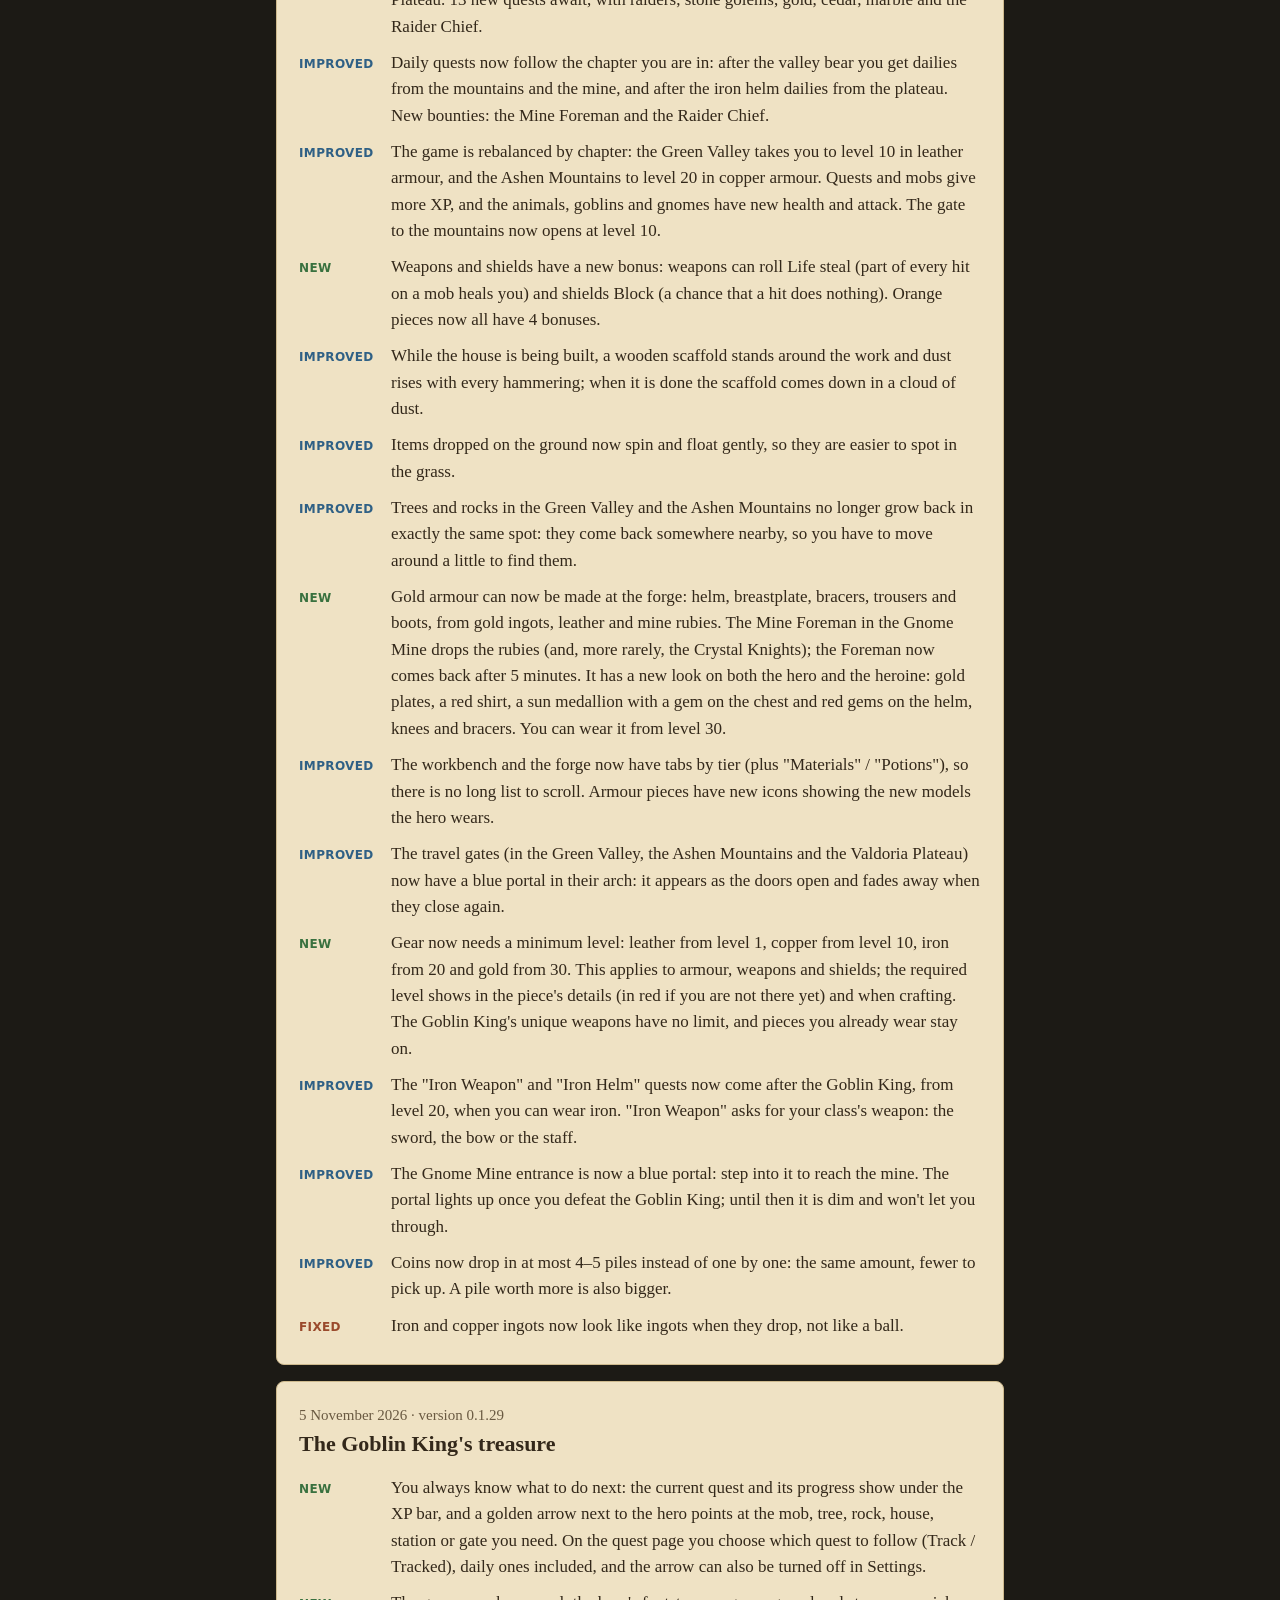
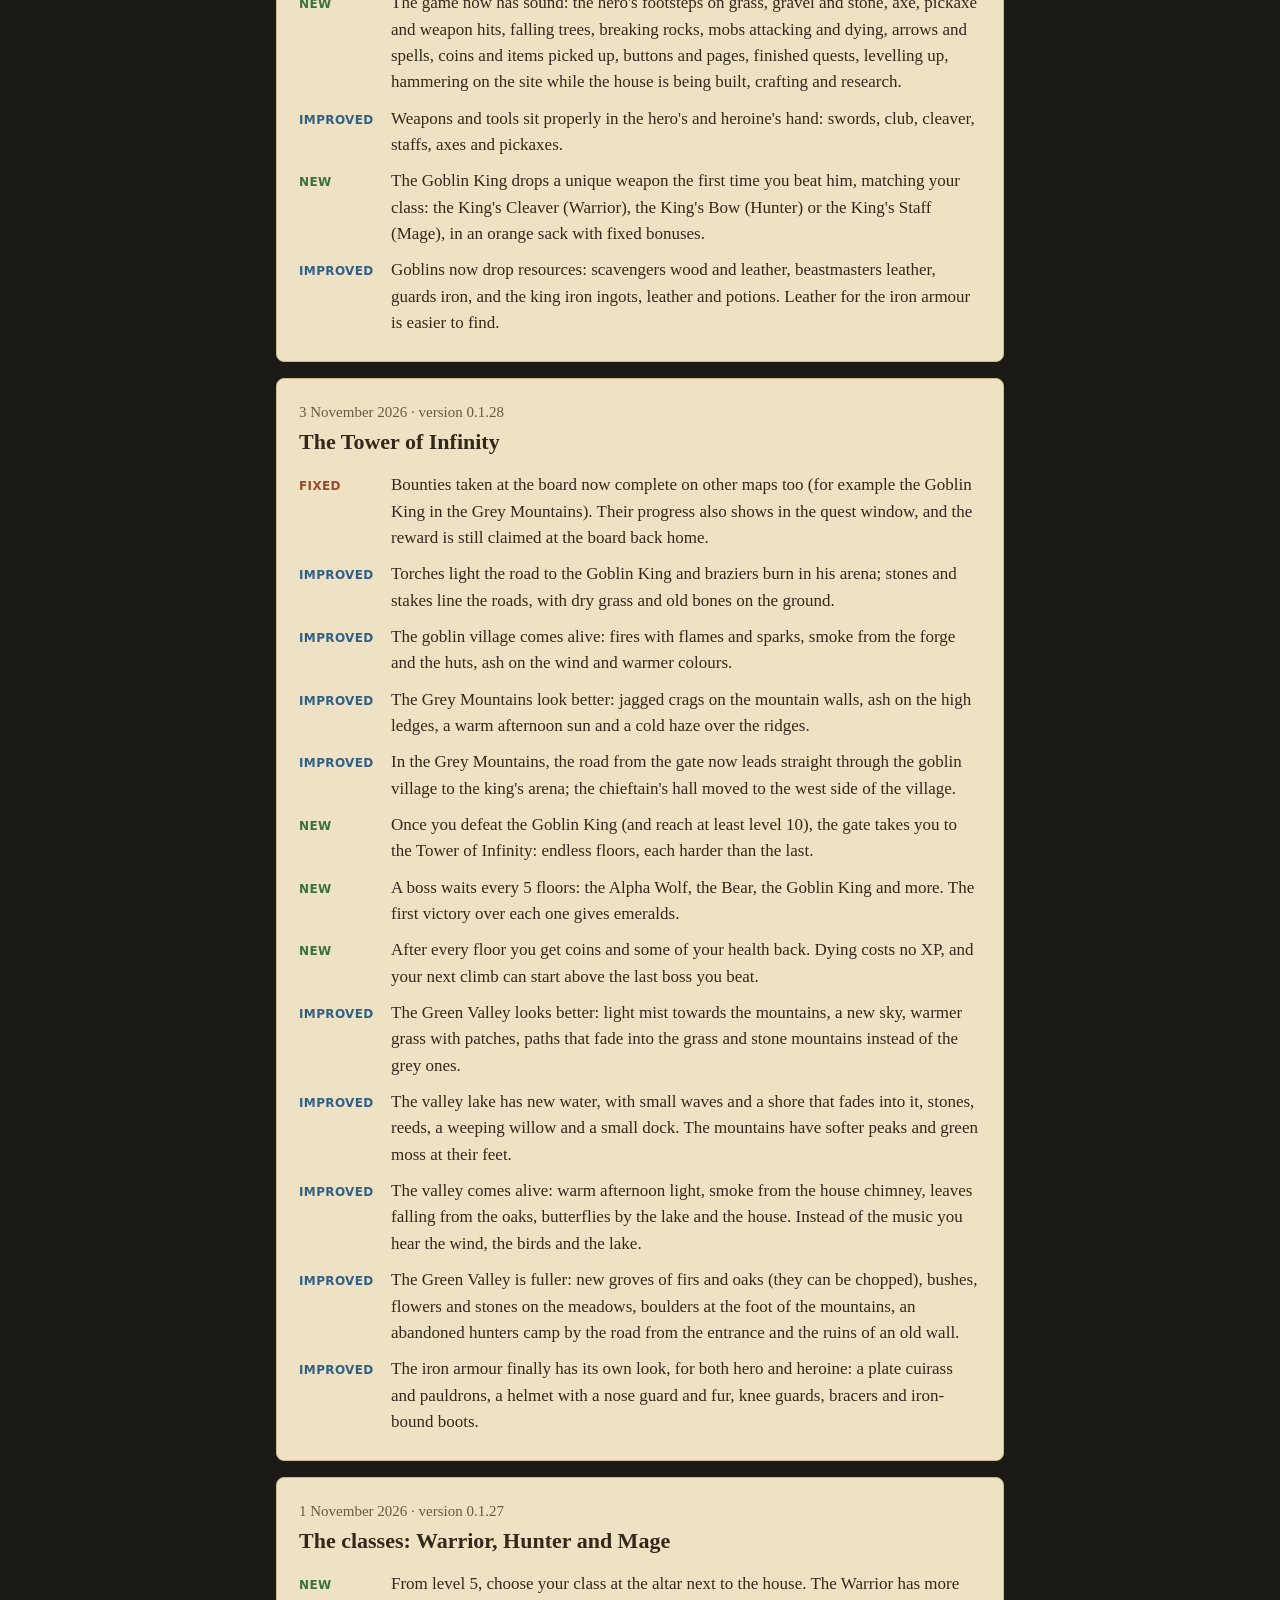
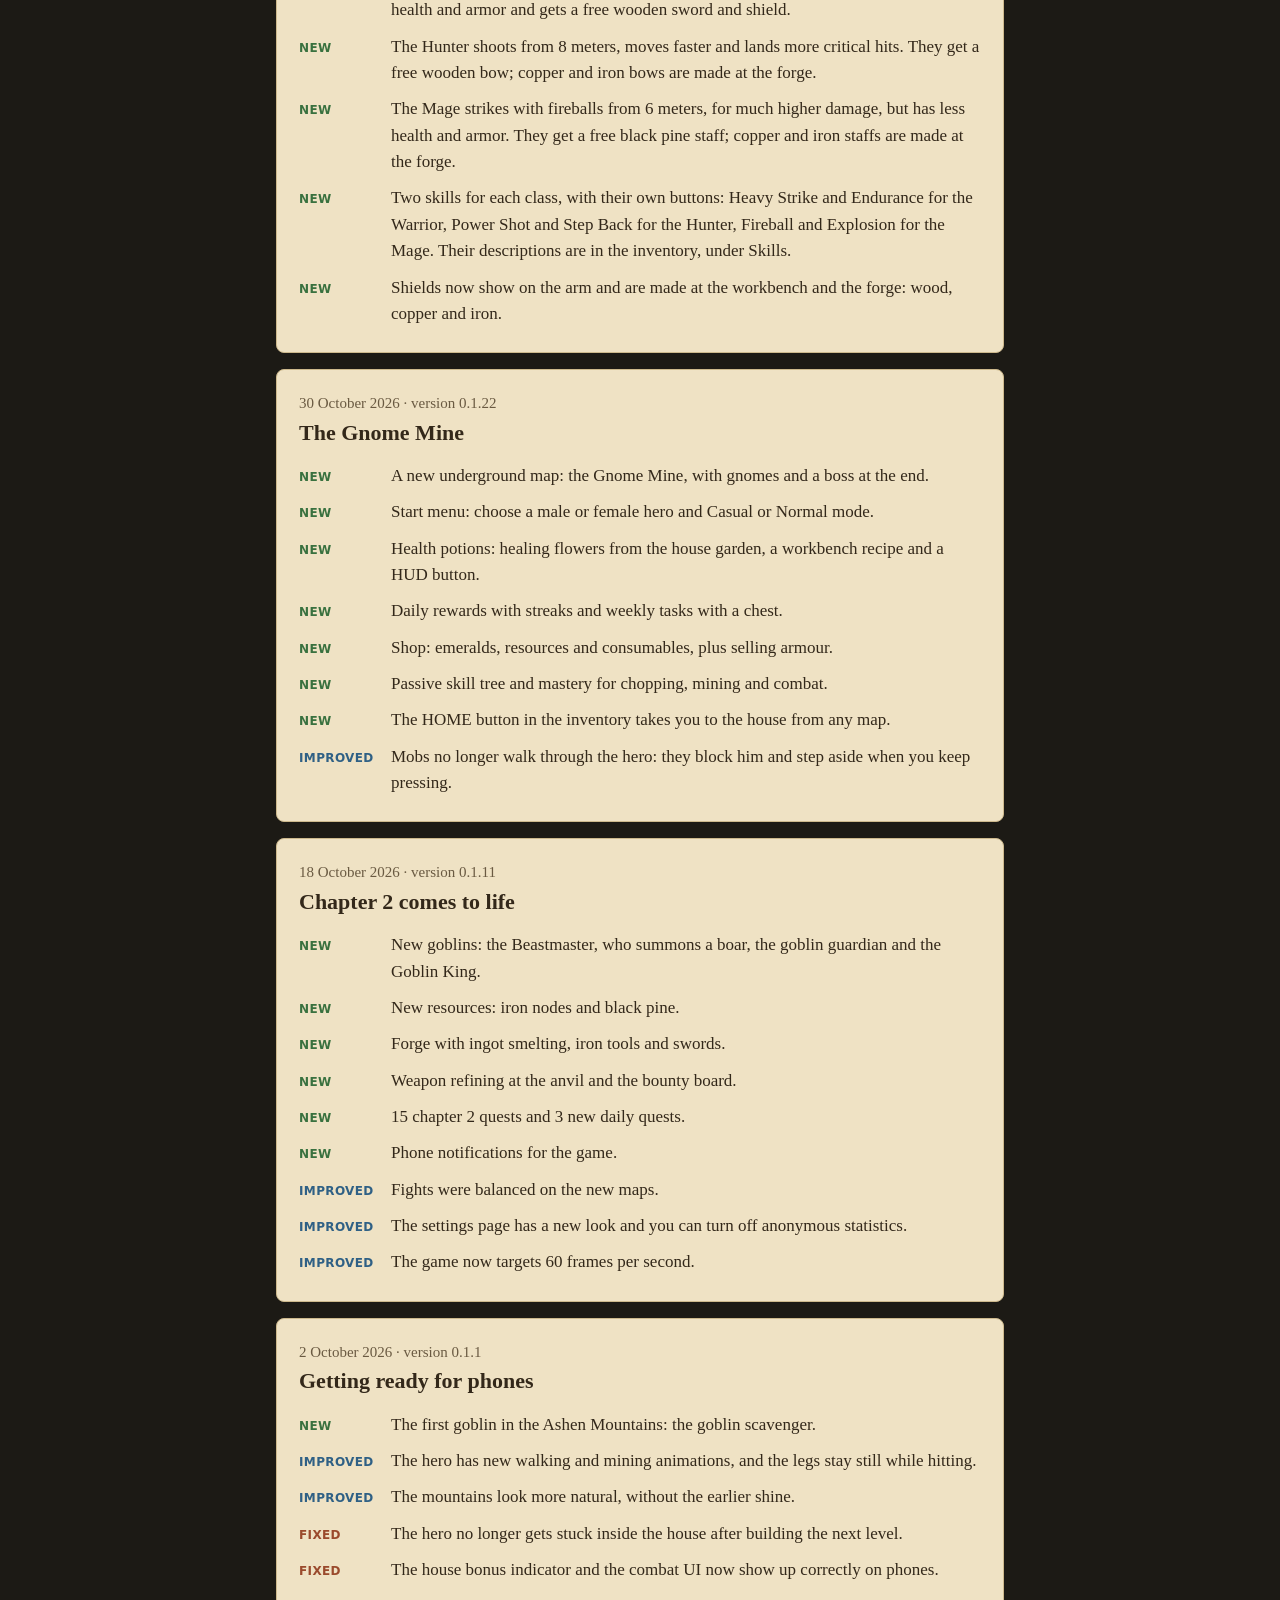
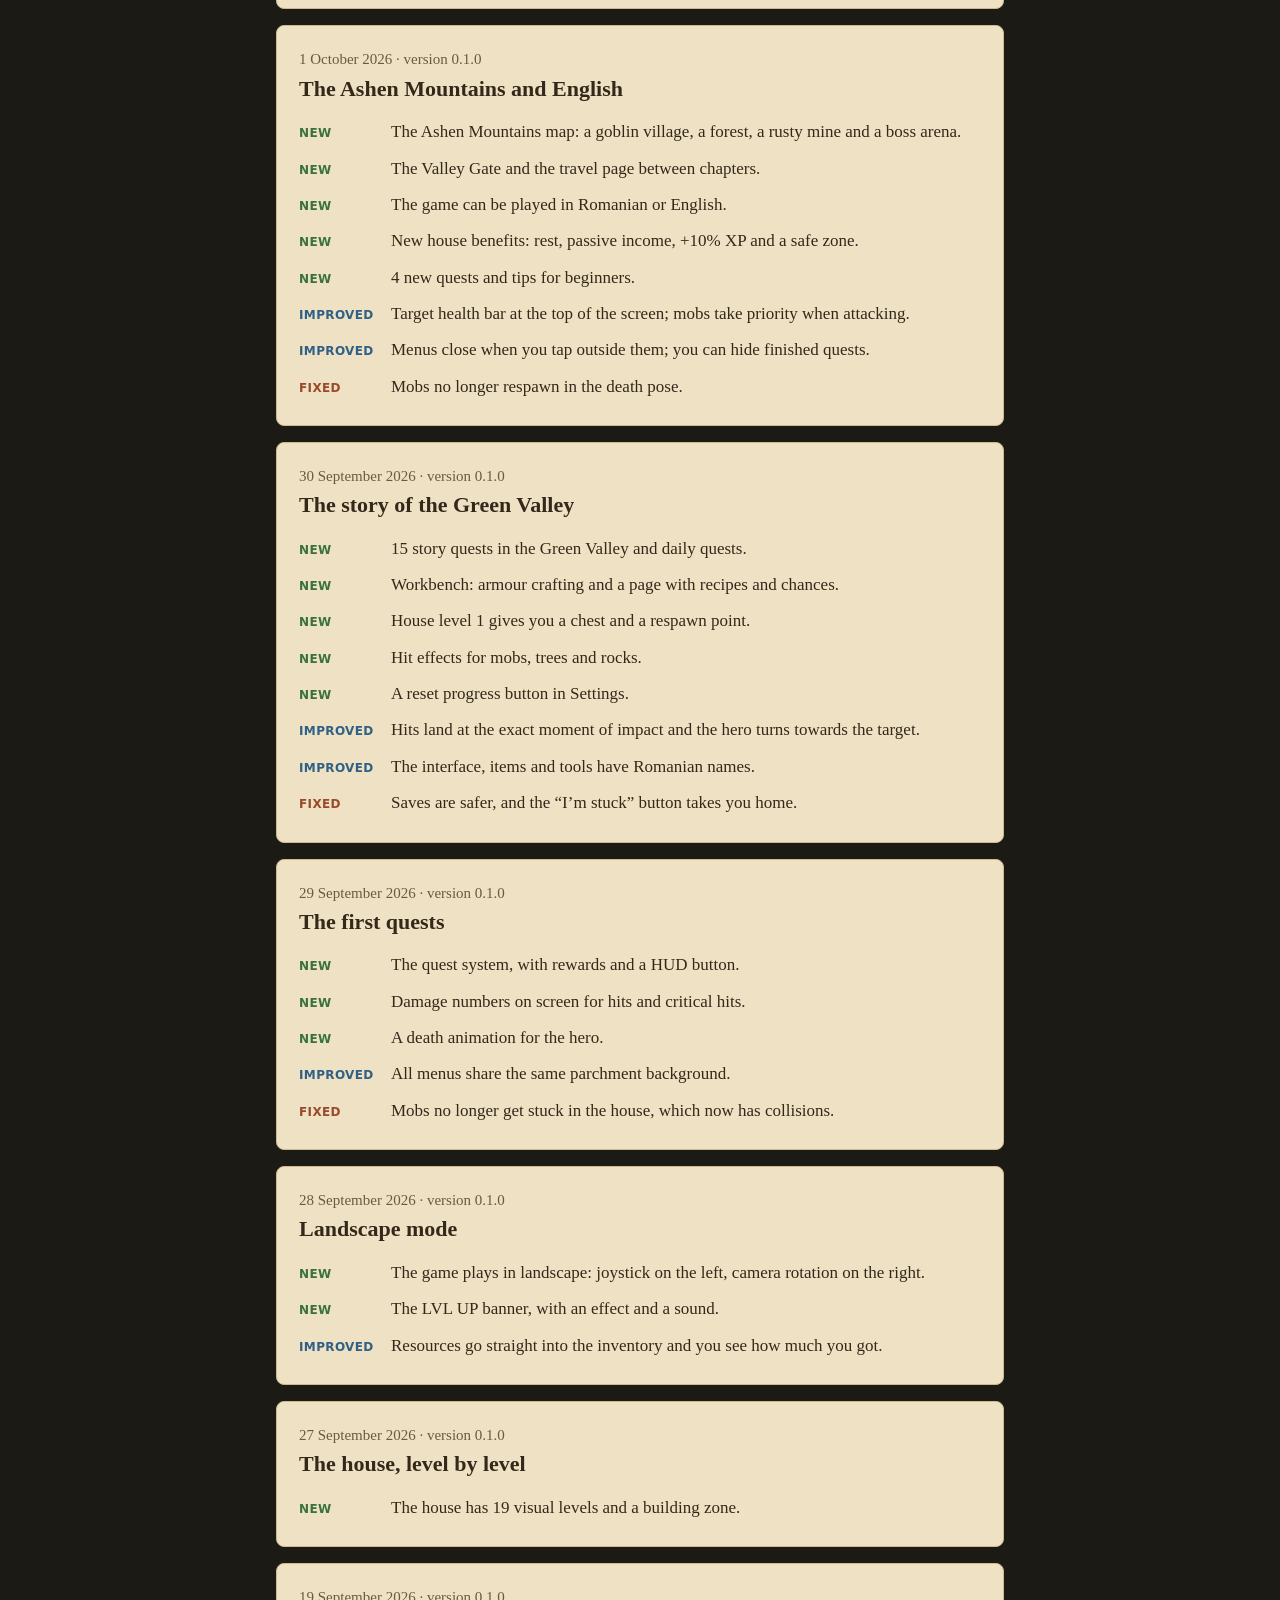
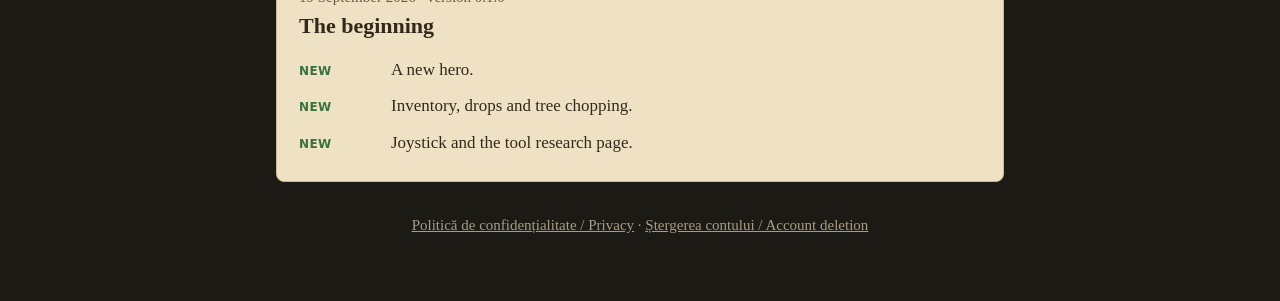
==== commit 8d3a9410: "Add the player road map page" ====
--- a/index.html
+++ b/index.html
@@ -74,6 +74,7 @@
   .tag.better { color: var(--better); }
   .tag.fix { color: var(--fix); }
   .empty { color: var(--muted-on-bg); }
+  ul.plan li { display: list-item; list-style: "– " outside; margin-left: 18px; }
   [hidden] { display: none !important; }
   .nav { display: flex; gap: 8px; margin-top: 16px; }
   .nav a {
@@ -154,6 +155,7 @@
     <img class="banner" id="banner" width="1024" height="500" alt="">
     <nav class="nav">
       <a href="#" id="nav-updates" data-t="navUpdates"></a>
+      <a href="#roadmap" id="nav-roadmap" data-t="navRoadmap"></a>
       <a href="#tester" id="nav-tester" data-t="navTester"></a>
       <a class="discord" href="https://discord.gg/fKjvwcMt6H" target="_blank" rel="noopener">
         <svg viewBox="0 0 24 24" width="22" height="22" aria-hidden="true"><path fill="currentColor" d="M20.3 4.4A19.8 19.8 0 0 0 15.4 3l-.6 1.3a18.4 18.4 0 0 0-5.6 0L8.6 3a19.7 19.7 0 0 0-4.9 1.5C.6 9.1-.3 13.7.1 18.2a19.9 19.9 0 0 0 6 3l1.3-2.1c-.7-.3-1.4-.6-2-1l.5-.4a14.2 14.2 0 0 0 12.2 0l.5.4c-.6.4-1.3.7-2 1l1.3 2.1a19.8 19.8 0 0 0 6-3c.5-5.2-.8-9.8-3.6-13.8ZM8 15.4c-1.2 0-2.2-1.1-2.2-2.4S6.8 10.6 8 10.6s2.2 1.1 2.2 2.4-1 2.4-2.2 2.4Zm8 0c-1.2 0-2.2-1.1-2.2-2.4s1-2.4 2.2-2.4 2.2 1.1 2.2 2.4-1 2.4-2.2 2.4Z"/></svg>
@@ -167,6 +169,7 @@
     <div class="filters" id="filters"></div>
     <main id="log"></main>
   </div>
+  <main id="view-roadmap" hidden></main>
   <main id="view-tester" hidden>
     <article>
       <form id="tester-form">
@@ -214,7 +217,8 @@
     ro: {
       page: "Kalenoth – Noutăți", title: "Noutăți", lead: "Tot ce s-a schimbat în joc, de la cea mai nouă actualizare.",
       all: "Toate", "new": "Nou", better: "Îmbunătățit", fix: "Reparat", version: "versiunea", empty: "Nimic de afișat aici.", alt: "Kalenoth, joc RPG pentru telefon",
-      navUpdates: "Noutăți", navTester: "Devino tester", navDiscord: "Intră pe Discord", testerPage: "Kalenoth – Devino tester", testerTitle: "Devino tester",
+      navUpdates: "Noutăți", navTester: "Devino tester", navRoadmap: "Planuri", roadmapPage: "Kalenoth – Planuri", roadmapTitle: "Ce pregătim",
+      roadmapLead: "Ce urmează în actualizările următoare. Planurile se pot schimba; ideile voastre sunt binevenite pe Discord.", roadmapUpdated: "Actualizat la", navDiscord: "Intră pe Discord", testerPage: "Kalenoth – Devino tester", testerTitle: "Devino tester",
       testerLead: "Testul este închis, pe bază de invitație. Completarea formularului nu garantează un loc. Dacă ești acceptat, primești pe e-mail linkul de instalare.",
       email: "Adresa Gmail folosită în Play Store", phone: "Modelul telefonului", language: "Limba preferată",
       consent: "Sunt de acord ca adresa mea să fie folosită pentru acest test.", send: "Trimite", sending: "Se trimite…",
@@ -226,7 +230,8 @@
     en: {
       page: "Kalenoth – Updates", title: "Updates", lead: "Everything that changed in the game, newest first.",
       all: "All", "new": "New", better: "Improved", fix: "Fixed", version: "version", empty: "Nothing to show here.", alt: "Kalenoth, an RPG for phones",
-      navUpdates: "Updates", navTester: "Become a tester", navDiscord: "Join Discord", testerPage: "Kalenoth – Become a tester", testerTitle: "Become a tester",
+      navUpdates: "Updates", navTester: "Become a tester", navRoadmap: "Road map", roadmapPage: "Kalenoth – Road map", roadmapTitle: "What we are working on",
+      roadmapLead: "What is coming in the next updates. Plans may change; your ideas are welcome on Discord.", roadmapUpdated: "Updated on", navDiscord: "Join Discord", testerPage: "Kalenoth – Become a tester", testerTitle: "Become a tester",
       testerLead: "The test is closed and invitation-only. Submitting this form does not guarantee a place. If you are accepted, you will receive the install link by email.",
       email: "Gmail address used on Play Store", phone: "Phone model", language: "Preferred language",
       consent: "I agree to my address being used for this test.", send: "Send", sending: "Sending…",
@@ -242,6 +247,7 @@
   var statusKey = null;
   // The same file the game downloads for its "Noutăți" page.
   var updates = [];
+  var roadmap = null;
   var loaded = false;
   var FILTERS = ["all", "new", "better", "fix"];
   var lang = "ro";
@@ -283,16 +289,17 @@
 
   function render() {
     var t = TEXT[lang];
-    var tester = location.hash === "#tester";
+    var view = location.hash === "#tester" ? "tester" : location.hash === "#roadmap" ? "roadmap" : "updates";
+    var key = view === "updates" ? "" : view;
     document.documentElement.lang = lang;
-    document.title = tester ? t.testerPage : t.page;
-    document.getElementById("title").textContent = tester ? t.testerTitle : t.title;
-    document.getElementById("lead").textContent = tester ? t.testerLead : t.lead;
-    document.getElementById("view-updates").hidden = tester;
-    document.getElementById("view-tester").hidden = !tester;
-    document.getElementById("nav-updates").toggleAttribute("aria-current", false);
-    document.getElementById("nav-tester").toggleAttribute("aria-current", false);
-    document.getElementById(tester ? "nav-tester" : "nav-updates").setAttribute("aria-current", "page");
+    document.title = key ? t[key + "Page"] : t.page;
+    document.getElementById("title").textContent = key ? t[key + "Title"] : t.title;
+    document.getElementById("lead").textContent = key ? t[key + "Lead"] : t.lead;
+    ["updates", "roadmap", "tester"].forEach(function (v) {
+      document.getElementById("view-" + v).hidden = v !== view;
+      document.getElementById("nav-" + v).toggleAttribute("aria-current", false);
+    });
+    document.getElementById("nav-" + view).setAttribute("aria-current", "page");
     document.querySelectorAll("[data-t]").forEach(function (node) {
       node.textContent = t[node.getAttribute("data-t")];
     });
@@ -339,6 +346,19 @@
       log.appendChild(article);
     });
     if (!shown && loaded) log.appendChild(el("p", "empty", t.empty));
+
+    var plans = document.getElementById("view-roadmap");
+    plans.textContent = "";
+    if (!roadmap) { if (loaded) plans.appendChild(el("p", "empty", t.empty)); return; }
+    roadmap.stages.forEach(function (stage) {
+      var article = el("article");
+      article.appendChild(el("h2", "", stage.title[lang]));
+      var list = el("ul", "plan");
+      stage.items.forEach(function (i) { list.appendChild(el("li", "", i[lang] || i.ro)); });
+      article.appendChild(list);
+      plans.appendChild(article);
+    });
+    plans.appendChild(el("p", "empty", t.roadmapUpdated + " " + formatDate(roadmap.updated)));
   }
 
   document.querySelectorAll("[data-lang]").forEach(function (b) {
@@ -391,11 +411,15 @@
   document.getElementById("t-language").value = lang === "ro" ? "Romana" : "Engleza";
   window.addEventListener("hashchange", render);
   render();
-  fetch("updates.json", { cache: "no-cache" })
-    .then(function (response) { return response.json(); })
-    .then(function (data) { updates = data.updates; })
-    .catch(function () {})
-    .then(function () { loaded = true; render(); });
+  function load(file) {
+    return fetch(file, { cache: "no-cache" }).then(function (r) { return r.json(); }).catch(function () { return null; });
+  }
+  Promise.all([load("updates.json"), load("roadmap.json")]).then(function (data) {
+    if (data[0]) updates = data[0].updates;
+    roadmap = data[1];
+    loaded = true;
+    render();
+  });
 </script>
 </body>
 </html>
